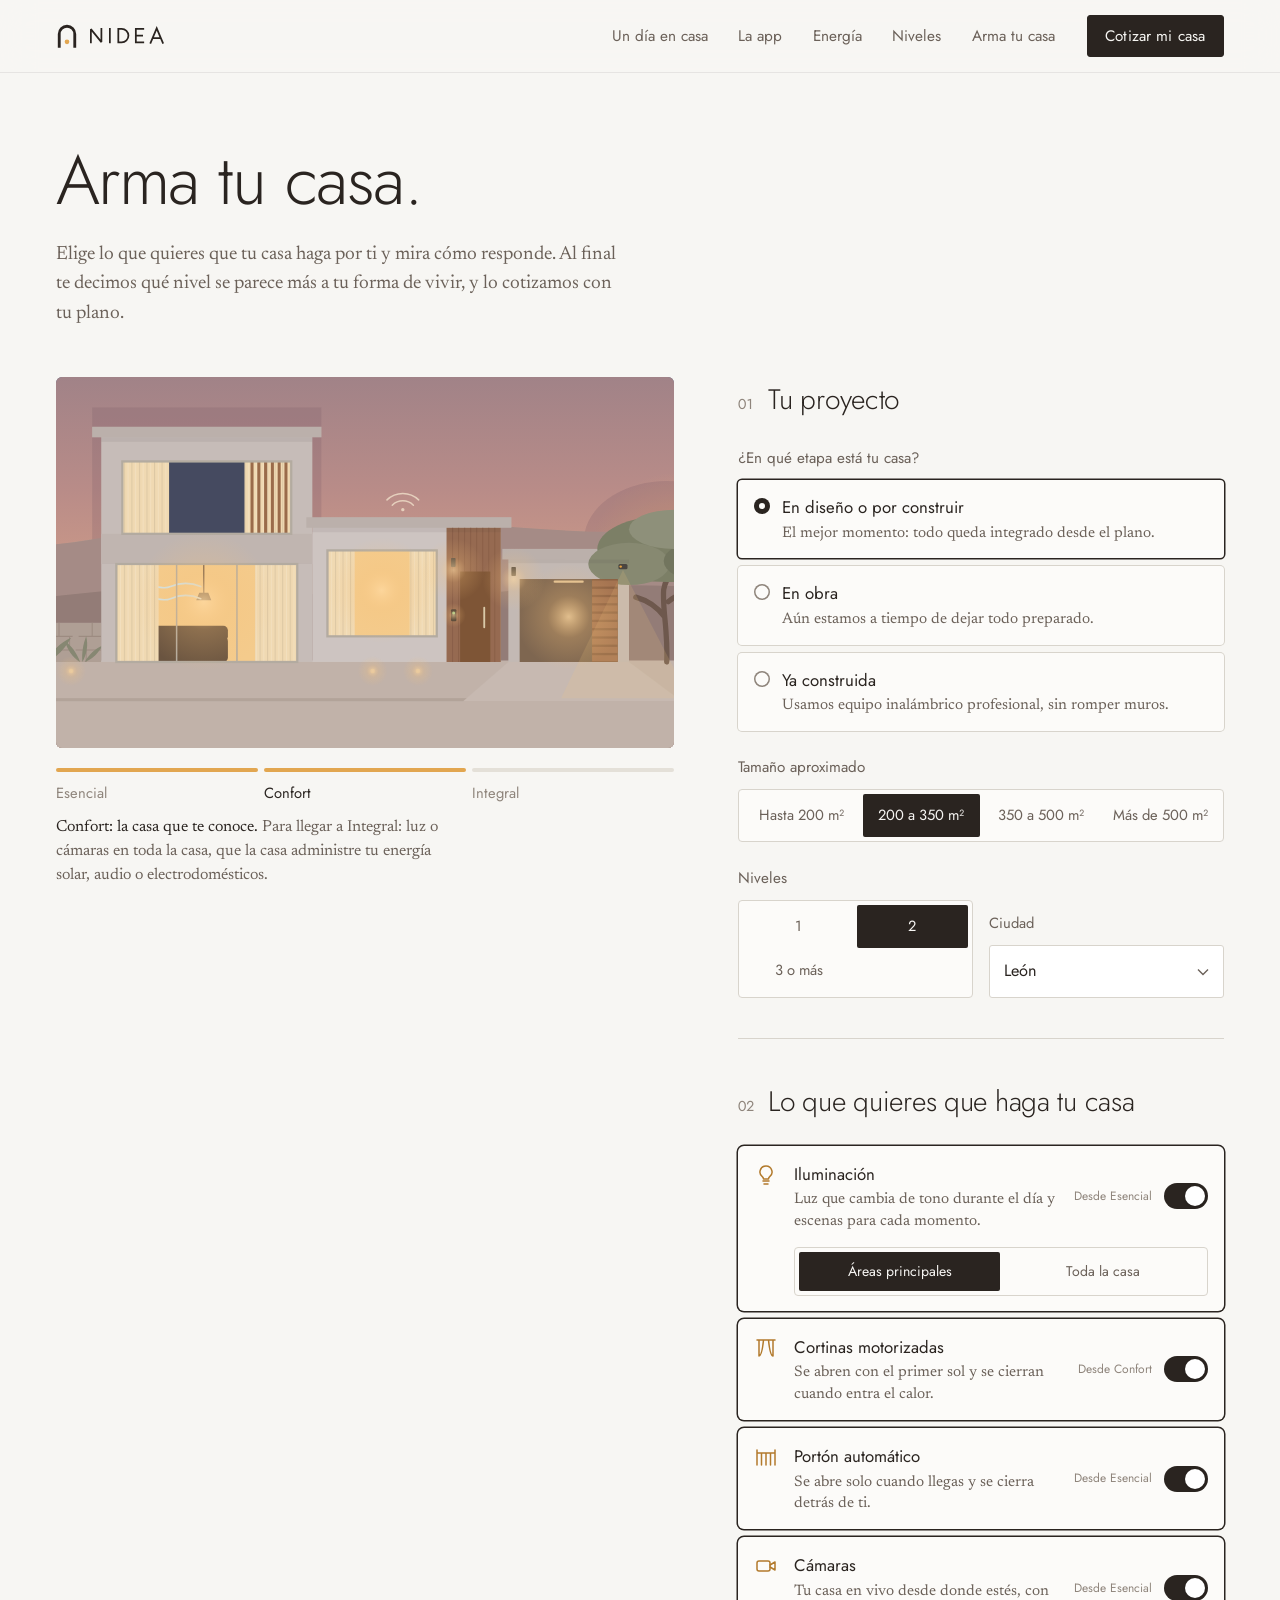
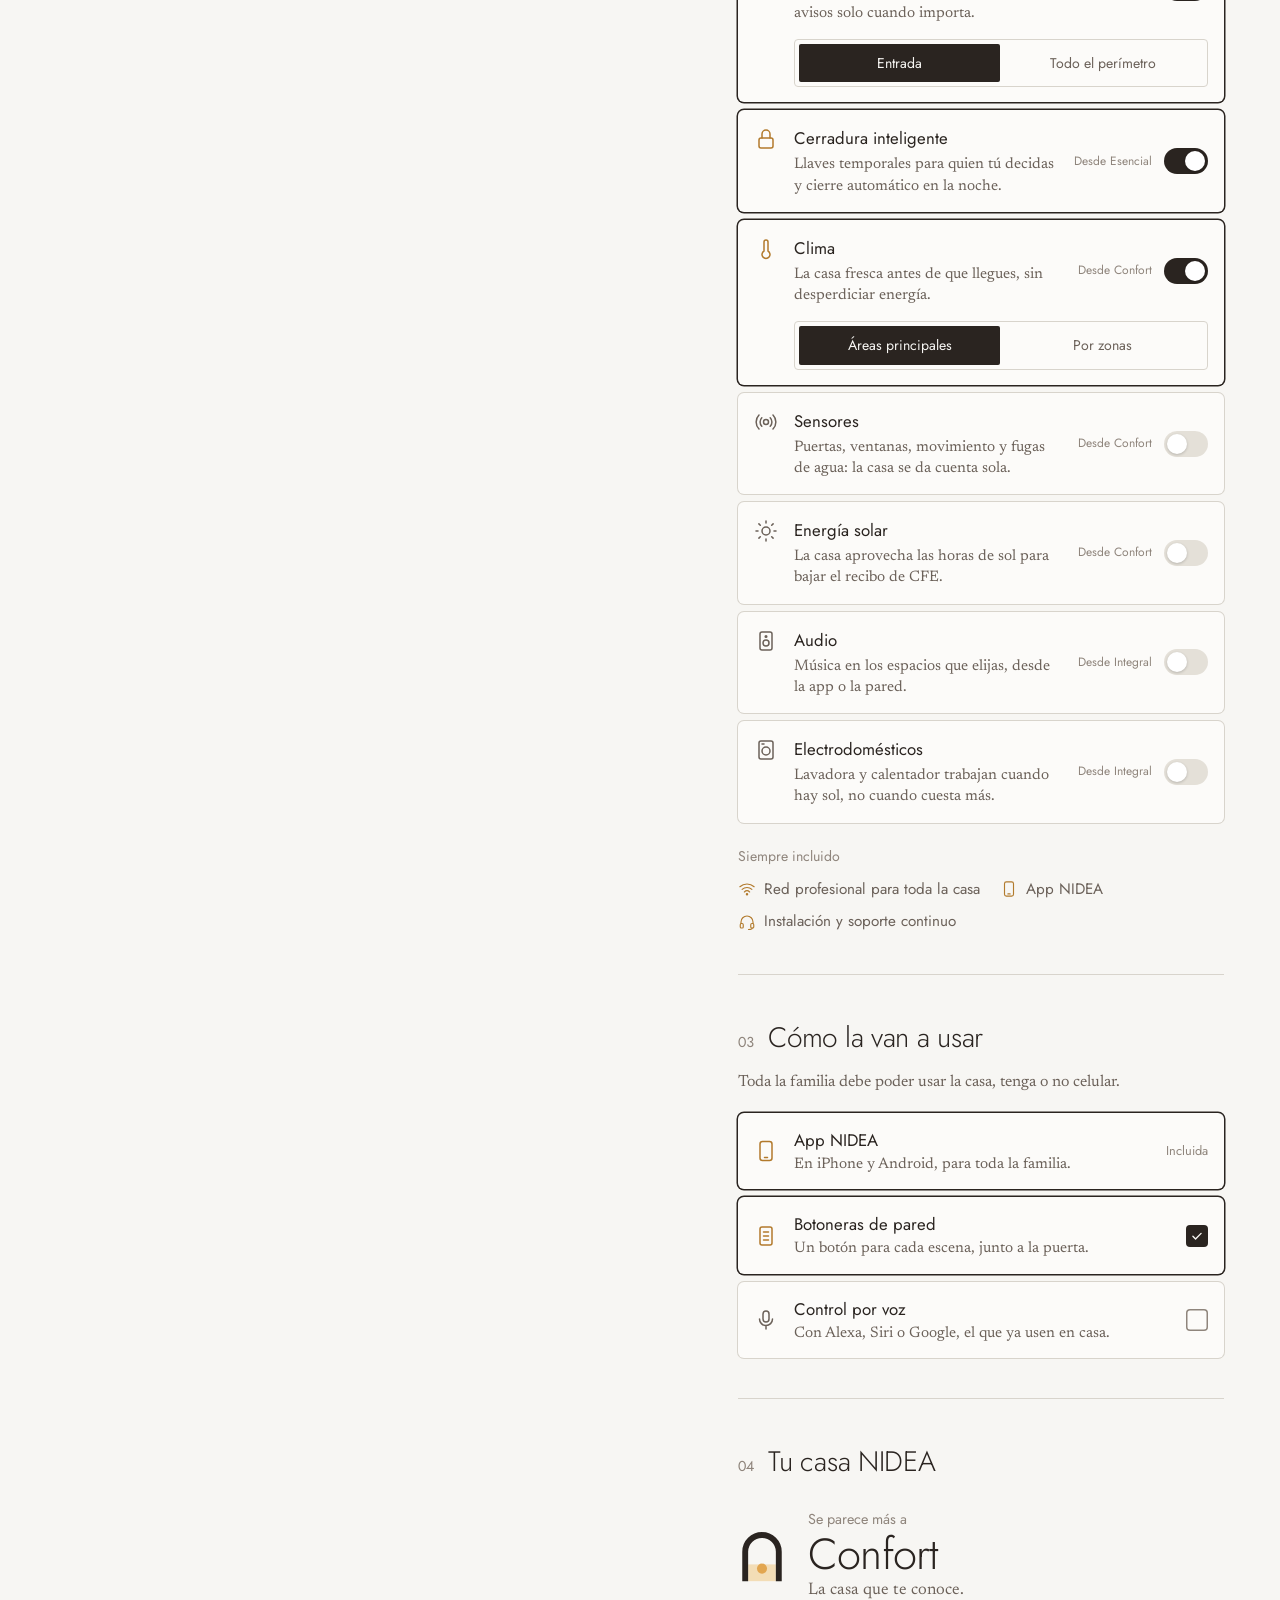
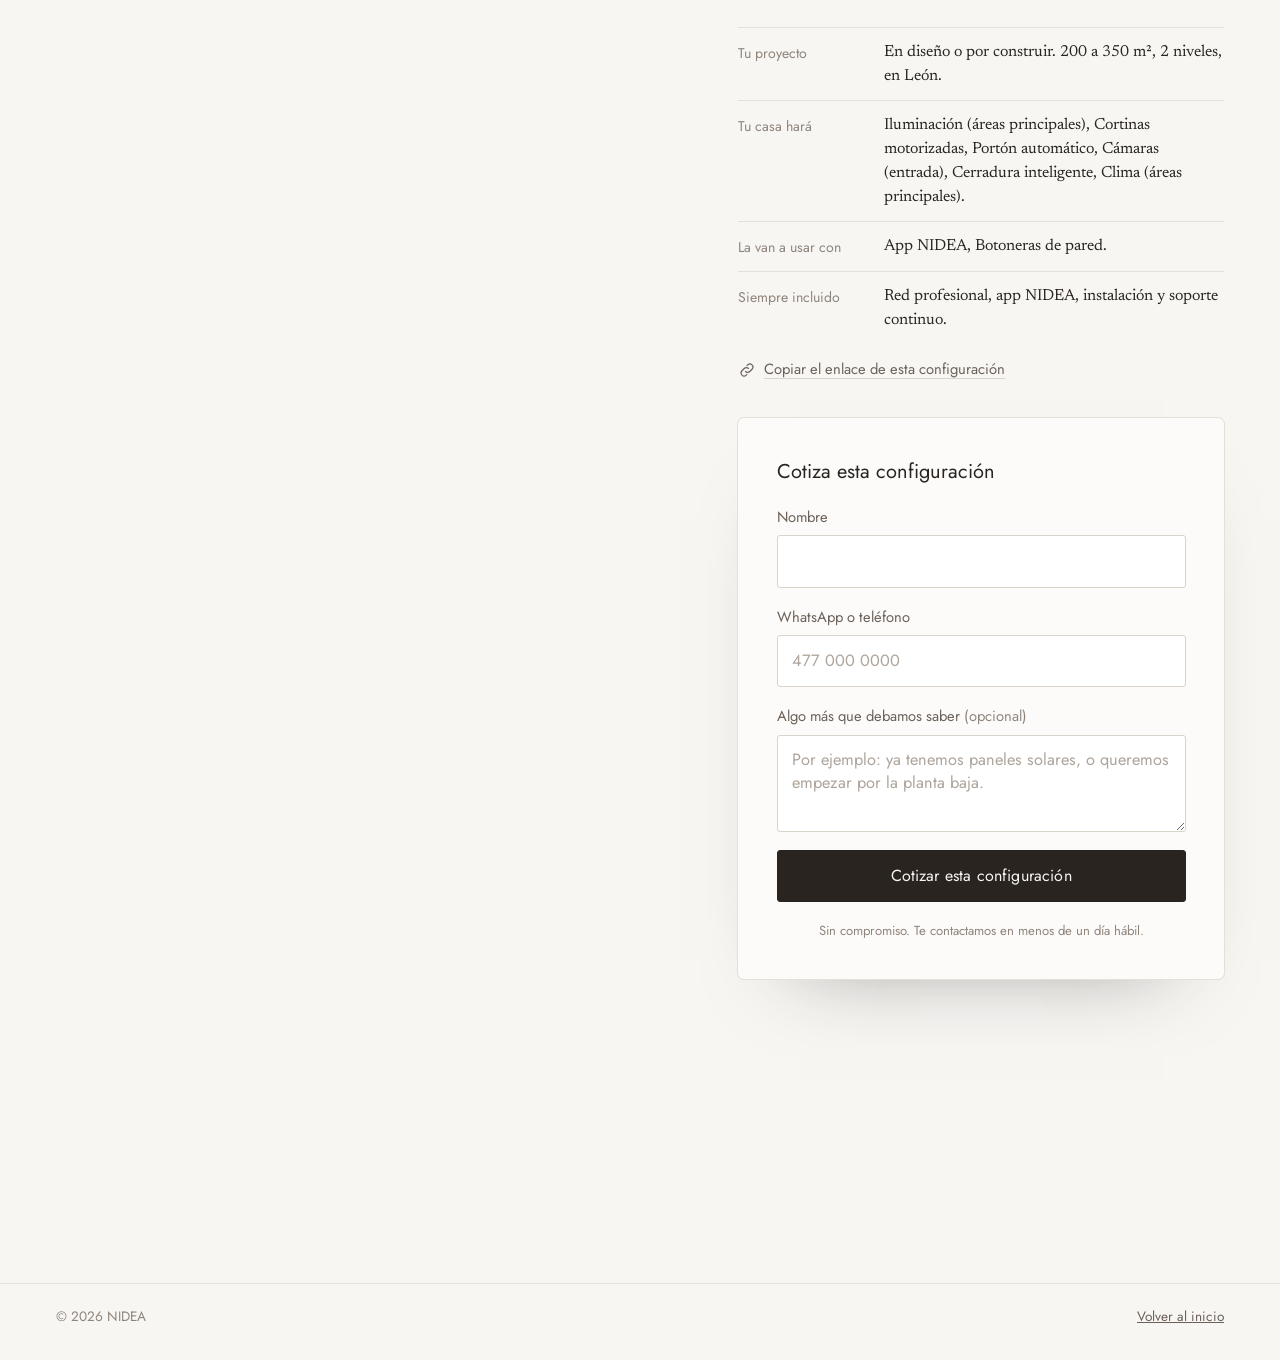
==== configurador/index.html @ 6de67c12 "Configurador "Arma tu casa": módulos, nivel recomendado, modo sin obra y cotización Co-Authored-By: " ====
<!doctype html>
<html lang="es-MX">
<head>
<meta charset="utf-8">
<meta name="viewport" content="width=device-width, initial-scale=1, viewport-fit=cover">
<title>Arma tu casa · NIDEA</title>
<meta name="description" content="Elige lo que quieres que tu casa haga por ti: luz, cortinas, portón, cámaras, clima y energía solar. Te decimos qué nivel NIDEA se parece más a tu forma de vivir.">
<meta name="theme-color" content="#F7F6F3">
<link rel="canonical" href="https://nidea-eta.vercel.app/configurador/">
<meta property="og:type" content="website">
<meta property="og:site_name" content="NIDEA">
<meta property="og:locale" content="es_MX">
<meta property="og:url" content="https://nidea-eta.vercel.app/configurador/">
<meta property="og:title" content="Arma tu casa · NIDEA">
<meta property="og:description" content="Elige lo que quieres que tu casa haga por ti y te decimos qué nivel NIDEA es para ti.">
<meta property="og:image" content="https://nidea-eta.vercel.app/assets/og.jpg">
<meta property="og:image:type" content="image/jpeg">
<meta property="og:image:width" content="1200">
<meta property="og:image:height" content="630">
<meta name="twitter:card" content="summary_large_image">
<meta name="twitter:image" content="https://nidea-eta.vercel.app/assets/og.jpg">
<link rel="icon" href="/assets/favicon.svg" type="image/svg+xml">
<link rel="apple-touch-icon" href="/assets/apple-touch-icon.png">
<link rel="preconnect" href="https://fonts.googleapis.com">
<link rel="preconnect" href="https://fonts.gstatic.com" crossorigin>
<link href="https://fonts.googleapis.com/css2?family=Jost:wght@300;400;500&family=Newsreader:ital,opsz,wght@0,6..72,400;0,6..72,500;1,6..72,400&display=swap" rel="stylesheet">
<link rel="stylesheet" href="/css/styles.css">
<link rel="stylesheet" href="/css/configurador.css">
</head>
<body class="cfg-page">

<svg class="sprite" aria-hidden="true">
  <symbol id="i-bulb" viewBox="0 0 24 24"><path d="M9 18h6M10 21h4M12 3a6 6 0 0 0-3.5 10.9c.6.5 1 1.2 1 2V16h5v-.1c0-.8.4-1.5 1-2A6 6 0 0 0 12 3z"/></symbol>
  <symbol id="i-cam" viewBox="0 0 24 24"><rect x="3" y="7" width="13" height="10" rx="2"/><path d="M16 11l5-3v8l-5-3"/></symbol>
  <symbol id="i-gate" viewBox="0 0 24 24"><path d="M3 20V5M21 20V5M3 8h18M7.5 8v12M12 8v12M16.5 8v12"/></symbol>
  <symbol id="i-temp" viewBox="0 0 24 24"><path d="M10 14V5a2 2 0 1 1 4 0v9a4 4 0 1 1-4 0z"/></symbol>
  <symbol id="i-curtain" viewBox="0 0 24 24"><path d="M3 4h18M5 4v16c2 0 3.5-6 4.5-16M19 4v16c-2 0-3.5-6-4.5-16"/></symbol>
  <symbol id="i-sun" viewBox="0 0 24 24"><circle cx="12" cy="12" r="4"/><path d="M12 2v2M12 20v2M2 12h2M20 12h2M4.9 4.9l1.4 1.4M17.7 17.7l1.4 1.4M4.9 19.1l1.4-1.4M17.7 6.3l1.4-1.4"/></symbol>
  <symbol id="i-lock" viewBox="0 0 24 24"><rect x="5" y="11" width="14" height="10" rx="2"/><path d="M8 11V7a4 4 0 0 1 8 0v4"/></symbol>
  <symbol id="i-speaker" viewBox="0 0 24 24"><rect x="6" y="3" width="12" height="18" rx="2"/><circle cx="12" cy="14" r="3"/><circle cx="12" cy="7.5" r=".8"/></symbol>
  <symbol id="i-sensor" viewBox="0 0 24 24"><circle cx="12" cy="12" r="2.5"/><path d="M7.8 7.8a6 6 0 0 0 0 8.4M16.2 7.8a6 6 0 0 1 0 8.4M5 5a10 10 0 0 0 0 14M19 5a10 10 0 0 1 0 14"/></symbol>
  <symbol id="i-fridge" viewBox="0 0 24 24"><rect x="5" y="3" width="14" height="18" rx="2"/><circle cx="12" cy="13" r="4"/><path d="M8 6h2"/></symbol>
  <symbol id="i-wifi" viewBox="0 0 24 24"><path d="M2.5 9a14 14 0 0 1 19 0M5.5 12.5a9.5 9.5 0 0 1 13 0M8.5 16a5 5 0 0 1 7 0"/><circle cx="12" cy="19" r=".9"/></symbol>
  <symbol id="i-app" viewBox="0 0 24 24"><rect x="6" y="2.5" width="12" height="19" rx="2.5"/><path d="M10.5 18.5h3"/></symbol>
  <symbol id="i-support" viewBox="0 0 24 24"><path d="M4 14v-2a8 8 0 0 1 16 0v2"/><rect x="3" y="14" width="4" height="6" rx="1.5"/><rect x="17" y="14" width="4" height="6" rx="1.5"/><path d="M19 20c0 1-2 2-5 2"/></symbol>
  <symbol id="i-keypad" viewBox="0 0 24 24"><rect x="6" y="3" width="12" height="18" rx="2"/><path d="M9.5 8h5M9.5 12h5M9.5 16h5"/></symbol>
  <symbol id="i-voice" viewBox="0 0 24 24"><rect x="9" y="3" width="6" height="11" rx="3"/><path d="M5.5 11a6.5 6.5 0 0 0 13 0M12 17.5V21"/></symbol>
  <symbol id="i-link" viewBox="0 0 24 24"><path d="M10 14a4 4 0 0 0 5.7 0l3-3a4 4 0 0 0-5.7-5.7l-1 1M14 10a4 4 0 0 0-5.7 0l-3 3a4 4 0 0 0 5.7 5.7l1-1"/></symbol>
</svg>

<a class="skip" href="#armar">Saltar al configurador</a>

<header class="nav is-scrolled" id="nav">
  <div class="nav-inner">
    <a class="brand" href="/" aria-label="NIDEA, inicio">
      <svg class="brand-mark" viewBox="0 0 34 40" aria-hidden="true"><path d="M5 38V17a12 12 0 0 1 24 0v21"/><circle cx="17" cy="29" r="3.6"/></svg>
      <svg class="brand-word" viewBox="0 0 97 21" aria-hidden="true"><g><path d="M1.1 20V1.5L14.9 18.5V0" stroke-linejoin="bevel"/><path d="M26 0v20"/><path d="M37.1 1.1v17.8h4.4a8.9 8.9 0 0 0 0-17.8z"/><path d="M71 1.1H60.1v17.8H71M60.1 10h9.4"/><path d="M79 20.4 87.5.4l8.5 20M82 13.4h11"/></g></svg>
    </a>
    <nav class="nav-links" id="navLinks" aria-label="Principal">
      <a href="/#un-dia">Un día en casa</a>
      <a href="/#app">La app</a>
      <a href="/#energia">Energía</a>
      <a href="/#niveles">Niveles</a>
      <a href="/configurador/" aria-current="page">Arma tu casa</a>
      <a class="nav-cta-mobile" href="#cotizar">Cotizar mi casa</a>
    </nav>
    <a class="btn btn-small nav-cta" href="#cotizar">Cotizar mi casa</a>
    <button class="nav-toggle" id="navToggle" aria-expanded="false" aria-controls="navLinks" aria-label="Abrir menú"><span></span><span></span></button>
  </div>
</header>

<main id="armar" class="cfg">
  <section class="cfg-intro wrap">
    <h1 class="h2">Arma tu casa.</h1>
    <p class="lede">Elige lo que quieres que tu casa haga por ti y mira cómo responde. Al final te decimos qué nivel se parece más a tu forma de vivir, y lo cotizamos con tu plano.</p>
  </section>

  <div class="cfg-grid wrap">
    <!-- Escena -->
    <div class="cfg-stage">
      <div class="cfg-visual" id="cfgVisual">
        <svg viewBox="340 222 820 492" preserveAspectRatio="xMidYMid slice" role="img" aria-label="Ilustración de una casa que cambia según lo que eliges">
          <defs>
            <linearGradient id="cSky" gradientUnits="userSpaceOnUse" x1="0" y1="-200" x2="0" y2="620">
              <stop offset="0" stop-color="#5E6886"/><stop offset=".7" stop-color="#B98C88"/><stop offset="1" stop-color="#E2A987"/>
            </linearGradient>
            <radialGradient id="cGlow"><stop offset="0" stop-color="#FFD9A0" stop-opacity=".9"/><stop offset=".4" stop-color="#F7C27A" stop-opacity=".3"/><stop offset="1" stop-color="#F7C27A" stop-opacity="0"/></radialGradient>
            <radialGradient id="cSun"><stop offset="0" stop-color="#FBD49A" stop-opacity=".9"/><stop offset=".3" stop-color="#F2B06E" stop-opacity=".35"/><stop offset="1" stop-color="#F2B06E" stop-opacity="0"/></radialGradient>
            <pattern id="cPleat" width="10" height="10" patternUnits="userSpaceOnUse"><rect width="1.4" height="10" fill="#000" opacity=".08"/><rect x="5" width="1" height="10" fill="#fff" opacity=".2"/></pattern>
            <clipPath id="cGateClip"><rect x="955" y="490" width="130" height="110"/></clipPath>
            <clipPath id="cLand">
              <path d="M-900 470C-700 440-500 452-300 440S0 420 120 438s200 12 300-6 240 4 340-12 240 14 360 6 300 10 700 4V900H-900z"/>
              <rect x="388" y="262" width="304" height="340"/><rect x="672" y="408" width="272" height="194"/><rect x="932" y="450" width="176" height="152"/><ellipse cx="1150" cy="440" rx="110" ry="80"/>
            </clipPath>
          </defs>

          <rect x="0" y="-300" width="1600" height="1100" fill="url(#cSky)"/>
          <circle cx="1165" cy="468" r="120" fill="url(#cSun)"/>
          <circle cx="1165" cy="468" r="24" fill="#F3B57A"/>
          <path d="M-900 470C-700 440-500 452-300 440S0 420 120 438s200 12 300-6 240 4 340-12 240 14 360 6 300 10 700 4V900H-900z" fill="#B39A8F"/>
          <path d="M-900 530c200-24 400-10 560-22S20 492 160 512s240-18 380-10 260 18 400 4 260-6 440 2 400 12 520 6V900H-900z" fill="#9C877D"/>
          <rect x="0" y="598" width="1600" height="300" fill="#D5CABB"/>
          <rect x="0" y="648" width="1600" height="4" fill="#C3B7A7"/>
          <path d="M940 600h160l70 52H880z" fill="#DDD3C5"/>

          <rect x="280" y="548" width="120" height="52" fill="#BFB2A2"/>
          <path d="M280 566h34M322 566h40M370 566h30M296 548v18M344 548v18M388 548v18M280 584h22M310 584h48M366 584h34M302 566v18M358 566v18M326 584v16M380 584v16" stroke="#A89A89" stroke-width="1.4" fill="none"/>
          <g fill="#8C9477"><path d="M318 600c-14-8-26-24-30-40 12 10 22 22 30 40zm4 0c-2-16 0-34 6-48 4 16 2 34-6 48zm4 0c8-14 20-26 34-32-8 14-18 26-34 32z"/><path d="M372 600c-10-6-18-18-20-28 8 6 16 16 20 28zm3 0c-1-12 1-24 5-34 3 11 1 24-5 34zm3 0c6-10 14-18 24-22-6 10-13 18-24 22z"/></g>

          <rect x="400" y="300" width="280" height="300" fill="#DCD7CE"/>
          <rect x="388" y="288" width="304" height="14" fill="#CEC8BE"/>
          <g class="m-solar-panels">
            <g fill="#3F4652" stroke="#5E6672" stroke-width=".8"><path d="M412 288h58l-6-24h-46z"/><path d="M478 288h58l-6-24h-46z"/><path d="M544 288h58l-6-24h-46z"/><path d="M610 288h58l-6-24h-46z"/></g>
            <path d="M431 288l-2-24M451 288l2-24M497 288l-2-24M517 288l2-24M563 288l-2-24M583 288l2-24M629 288l-2-24M649 288l2-24M414 276h54M480 276h54M546 276h54M612 276h54" stroke="#56606C" stroke-width=".6"/>
            <g fill="#F2C57E" opacity=".25"><path d="M412 288h58l-6-24h-46z"/><path d="M478 288h58l-6-24h-46z"/><path d="M544 288h58l-6-24h-46z"/><path d="M610 288h58l-6-24h-46z"/></g>
          </g>
          <rect x="400" y="430" width="280" height="40" fill="#D4CEC4"/>
          <rect x="680" y="420" width="250" height="180" fill="#E5E1D9"/>
          <rect x="672" y="408" width="272" height="14" fill="#CEC8BE"/>
          <rect x="858" y="422" width="72" height="178" fill="#A0714E"/>
          <path d="M866 422v178M874 422v178M882 422v178M890 422v178M898 422v178M906 422v178M914 422v178M922 422v178" stroke="#8C5F3F" stroke-width="1"/>
          <rect x="940" y="462" width="160" height="138" fill="#D8D3C9"/>
          <rect x="932" y="450" width="176" height="14" fill="#CEC8BE"/>
          <g>
            <path d="M1150 600c2-40-6-70-4-96 2-14 10-22 18-34M1147 540c-10-14-24-22-38-26M1152 520c12-10 26-14 40-14" stroke="#6E5A48" stroke-width="7" fill="none" stroke-linecap="round"/>
            <ellipse cx="1150" cy="450" rx="92" ry="44" fill="#7F8A68"/><ellipse cx="1100" cy="470" rx="54" ry="28" fill="#8D9776"/><ellipse cx="1196" cy="466" rx="50" ry="26" fill="#737E5E"/><ellipse cx="1160" cy="424" rx="60" ry="26" fill="#96A080"/>
          </g>
          <g fill="#2A2420" opacity=".07"><rect x="400" y="302" width="280" height="6"/><rect x="680" y="422" width="250" height="6"/><rect x="940" y="464" width="160" height="5"/></g>

          <!-- Tinte de atardecer sobre tierra y casa -->
          <rect x="-900" y="-800" width="3000" height="1700" fill="#6E4F62" opacity=".2" clip-path="url(#cLand)"/>

          <!-- Ventanas -->
          <rect class="win win-bed" x="428" y="334" width="224" height="96"/>
          <g class="m-cortinas"><rect class="cur" x="428" y="334" width="62" height="96"/><rect x="428" y="334" width="62" height="96" fill="url(#cPleat)"/><rect class="cur" x="590" y="334" width="62" height="96"/><rect x="590" y="334" width="62" height="96" fill="url(#cPleat)"/></g>
          <g fill="#9A6B4A"><rect x="598" y="334" width="4" height="96"/><rect x="607" y="334" width="4" height="96"/><rect x="616" y="334" width="4" height="96"/><rect x="625" y="334" width="4" height="96"/><rect x="634" y="334" width="4" height="96"/><rect x="643" y="334" width="4" height="96"/></g>
          <rect x="428" y="334" width="224" height="96" fill="none" stroke="#B3ABA0" stroke-width="3"/>

          <rect class="win win-liv" x="420" y="470" width="240" height="130"/>
          <g class="sil"><rect x="444" y="566" width="124" height="34" rx="6"/><rect x="444" y="552" width="124" height="20" rx="6"/><rect x="624" y="578" width="18" height="22" rx="2"/><path d="M633 580c-10-12-16-30-12-44 6 12 10 26 12 44zm0 0c4-16 12-30 22-38-4 14-10 28-22 38z"/><path d="M526 518h20l-4-10h-12z"/><rect x="535.2" y="470" width="1.6" height="40"/></g>
          <g class="m-clima"><path d="M452 500c14-6 26 6 40 0s26-6 40 0M452 516c14-6 26 6 40 0s26-6 40 0" fill="none" stroke="#CFE3EA" stroke-width="2.2" stroke-linecap="round"/><rect x="606" y="506" width="16" height="22" rx="3" fill="#3A3632"/><rect x="609" y="510" width="10" height="7" rx="1" fill="#9FD0DF"/></g>
          <g class="m-audio" fill="none" stroke="#F7E3C0" stroke-width="2" stroke-linecap="round"><path class="w1" d="M596 548a10 10 0 0 1 0 14"/><path class="w2" d="M602 542a18 18 0 0 1 0 26"/><path class="w3" d="M608 536a26 26 0 0 1 0 38"/><rect x="584" y="546" width="8" height="18" rx="2" fill="#3A3632" stroke="none"/></g>
          <g class="m-cortinas"><rect class="cur" x="420" y="470" width="56" height="130"/><rect x="420" y="470" width="56" height="130" fill="url(#cPleat)"/><rect class="cur" x="604" y="470" width="56" height="130"/><rect x="604" y="470" width="56" height="130" fill="url(#cPleat)"/></g>
          <path d="M500 470v130M580 470v130" stroke="#B3ABA0" stroke-width="2"/>
          <rect x="420" y="470" width="240" height="130" fill="none" stroke="#B3ABA0" stroke-width="3"/>

          <rect class="win win-kit" x="700" y="452" width="145" height="114"/>
          <g class="m-electro"><rect x="788" y="516" width="42" height="50" rx="3" fill="#E9E4DC"/><circle cx="809" cy="543" r="12" fill="#9DB0B6" stroke="#CFC8BD" stroke-width="3"/><rect x="794" y="521" width="12" height="3" rx="1" fill="#B8AFA3"/></g>
          <g class="m-cortinas"><rect class="cur" x="700" y="452" width="36" height="114"/><rect x="700" y="452" width="36" height="114" fill="url(#cPleat)"/><rect class="cur" x="809" y="452" width="36" height="114"/><rect x="809" y="452" width="36" height="114" fill="url(#cPleat)"/></g>
          <rect x="700" y="452" width="145" height="114" fill="none" stroke="#B3ABA0" stroke-width="3"/>

          <rect x="876" y="480" width="40" height="120" fill="#7E5536"/>
          <path d="M908 528v26" stroke="#D9C9A8" stroke-width="2.5" stroke-linecap="round"/>
          <rect x="864" y="530" width="7" height="16" rx="1.5" fill="#3A332E"/>
          <circle class="lock-led" cx="867.5" cy="535" r="2"/>
          <circle class="m-cerradura" cx="867.5" cy="538" r="16" fill="url(#cGlow)"/>

          <rect class="garage-in" x="955" y="490" width="130" height="110"/>
          <rect class="m-porton garage-lamp" x="1000" y="492" width="40" height="3" rx="1.5" fill="#F4D3A0"/>
          <g clip-path="url(#cGateClip)"><g class="gate">
            <rect x="955" y="490" width="130" height="110" fill="#8E6243"/>
            <g fill="#A57451"><rect x="955" y="492" width="130" height="8"/><rect x="955" y="503" width="130" height="8"/><rect x="955" y="514" width="130" height="8"/><rect x="955" y="525" width="130" height="8"/><rect x="955" y="536" width="130" height="8"/><rect x="955" y="547" width="130" height="8"/><rect x="955" y="558" width="130" height="8"/><rect x="955" y="569" width="130" height="8"/><rect x="955" y="580" width="130" height="8"/><rect x="955" y="591" width="130" height="8"/></g>
          </g></g>

          <!-- Cámaras -->
          <g class="m-camaras">
            <path class="cone" d="M1092 478 1010 648h170z"/>
            <rect x="1086" y="470" width="12" height="7" rx="2" fill="#4A4540"/><circle class="led" cx="1089" cy="473.5" r="1.6"/>
          </g>
          <g class="m-camaras-per">
            <path class="cone" d="M404 318 300 600h140z"/>
            <rect x="398" y="310" width="12" height="7" rx="2" fill="#4A4540"/><circle class="led" cx="401" cy="313.5" r="1.6"/>
          </g>

          <!-- Sensores -->
          <g class="m-sensores"><g><circle cx="920" cy="486" r="3" fill="#F4D3A0"/><circle class="pulse" cx="920" cy="486" r="3"/></g><g><circle cx="848" cy="458" r="3" fill="#F4D3A0"/><circle class="pulse" cx="848" cy="458" r="3"/></g><g><circle cx="424" cy="340" r="3" fill="#F4D3A0"/><circle class="pulse" cx="424" cy="340" r="3"/></g></g>

          <!-- Red profesional (siempre incluida) -->
          <g class="m-red" fill="none" stroke="#F4E6CF" stroke-width="2" stroke-linecap="round" opacity=".75"><path d="M786 392a20 20 0 0 1 28 0"/><path d="M779 385a30 30 0 0 1 42 0"/><circle cx="800" cy="398" r="2.2" fill="#F4E6CF" stroke="none"/></g>

          <!-- Luces -->
          <rect x="864" y="462" width="6" height="12" rx="1" fill="#4A4540"/>
          <rect x="944" y="474" width="6" height="12" rx="1" fill="#4A4540"/>
          <circle cx="867" cy="478" r="42" fill="url(#cGlow)" opacity=".7"/>
          <circle cx="947" cy="490" r="42" fill="url(#cGlow)" opacity=".7"/>
          <g opacity=".7"><circle cx="760" cy="612" r="3" fill="#F4D3A0"/><circle cx="820" cy="612" r="3" fill="#F4D3A0"/><circle cx="360" cy="612" r="3" fill="#F4D3A0"/><circle cx="760" cy="612" r="20" fill="url(#cGlow)"/><circle cx="820" cy="612" r="20" fill="url(#cGlow)"/><circle cx="360" cy="612" r="20" fill="url(#cGlow)"/></g>
          <circle class="glow glow-bed" cx="520" cy="382" r="80" fill="url(#cGlow)"/>
          <circle class="glow glow-liv" cx="536" cy="520" r="92" fill="url(#cGlow)"/>
          <circle class="glow glow-kit" cx="772" cy="505" r="70" fill="url(#cGlow)"/>
          <circle class="glow glow-gar" cx="1020" cy="540" r="70" fill="url(#cGlow)"/>

          <path class="m-solar-flow" d="M540 290V300M686 296h8v124" stroke="#E9B566" stroke-width="3" fill="none" stroke-dasharray="4 10"/>
        </svg>
        <div class="cfg-chip" id="cfgChip" aria-hidden="true"></div>
      </div>

      <div class="cfg-level" aria-live="polite">
        <div class="cfg-meter" role="img" id="cfgMeterLabel" aria-label="Nivel recomendado">
          <span data-l="esencial">Esencial</span><span data-l="confort">Confort</span><span data-l="integral">Integral</span>
        </div>
        <p class="cfg-level-text" id="cfgLevelText"></p>
      </div>
    </div>

    <!-- Pasos -->
    <div class="cfg-steps">
      <section class="cfg-step" id="paso-proyecto" aria-labelledby="h-proyecto">
        <header><span class="n">01</span><h2 id="h-proyecto">Tu proyecto</h2></header>
        <fieldset class="cfg-field">
          <legend>¿En qué etapa está tu casa?</legend>
          <div class="cfg-cards" id="optEtapa">
            <label><input type="radio" name="etapa" value="diseno" id="etapa-diseno"><span><b>En diseño o por construir</b><small>El mejor momento: todo queda integrado desde el plano.</small></span></label>
            <label><input type="radio" name="etapa" value="obra" id="etapa-obra"><span><b>En obra</b><small>Aún estamos a tiempo de dejar todo preparado.</small></span></label>
            <label><input type="radio" name="etapa" value="construida" id="etapa-construida"><span><b>Ya construida</b><small>Usamos equipo inalámbrico profesional, sin romper muros.</small></span></label>
          </div>
        </fieldset>
        <fieldset class="cfg-field">
          <legend>Tamaño aproximado</legend>
          <div class="seg seg-fill" id="optM2">
            <label><input type="radio" name="m2" value="hasta-200" id="m2-1"><span>Hasta 200 m²</span></label>
            <label><input type="radio" name="m2" value="200-350" id="m2-2"><span>200 a 350 m²</span></label>
            <label><input type="radio" name="m2" value="350-500" id="m2-3"><span>350 a 500 m²</span></label>
            <label><input type="radio" name="m2" value="mas-500" id="m2-4"><span>Más de 500 m²</span></label>
          </div>
        </fieldset>
        <div class="cfg-row">
          <fieldset class="cfg-field">
            <legend>Niveles</legend>
            <div class="seg seg-fill" id="optNiveles">
              <label><input type="radio" name="niveles" value="1" id="niv-1"><span>1</span></label>
              <label><input type="radio" name="niveles" value="2" id="niv-2"><span>2</span></label>
              <label><input type="radio" name="niveles" value="3" id="niv-3"><span>3 o más</span></label>
            </div>
          </fieldset>
          <div class="cfg-field field">
            <label for="cfgCiudad" class="legend-like">Ciudad</label>
            <select id="cfgCiudad" name="ciudad"><option>León</option><option>Querétaro</option><option>San Miguel de Allende</option><option>Guanajuato</option><option>Irapuato</option><option>Celaya</option><option>Aguascalientes</option><option>Otra</option></select>
          </div>
        </div>
        <p class="cfg-retro" id="cfgRetro" hidden>En casas terminadas elegimos equipo que se instala sin obra: apagadores inalámbricos, motores de cortina con batería y sensores sin cables. En una visita revisamos qué permite tu casa.</p>
      </section>

      <section class="cfg-step" id="paso-casa" aria-labelledby="h-casa">
        <header><span class="n">02</span><h2 id="h-casa">Lo que quieres que haga tu casa</h2></header>
        <div class="cfg-mods" id="cfgMods"></div>
        <div class="cfg-included">
          <p>Siempre incluido</p>
          <ul>
            <li><svg><use href="#i-wifi"/></svg>Red profesional para toda la casa</li>
            <li><svg><use href="#i-app"/></svg>App NIDEA</li>
            <li><svg><use href="#i-support"/></svg>Instalación y soporte continuo</li>
          </ul>
        </div>
      </section>

      <section class="cfg-step" id="paso-control" aria-labelledby="h-control">
        <header><span class="n">03</span><h2 id="h-control">Cómo la van a usar</h2></header>
        <p class="cfg-hint">Toda la familia debe poder usar la casa, tenga o no celular.</p>
        <div class="cfg-checks" id="cfgControl">
          <label class="is-fixed"><input type="checkbox" checked disabled id="ctl-app"><span><svg><use href="#i-app"/></svg><b>App NIDEA</b><small>En iPhone y Android, para toda la familia.</small><em>Incluida</em></span></label>
          <label><input type="checkbox" name="control" value="botoneras" id="ctl-botoneras"><span><svg><use href="#i-keypad"/></svg><b>Botoneras de pared</b><small>Un botón para cada escena, junto a la puerta.</small></span></label>
          <label><input type="checkbox" name="control" value="voz" id="ctl-voz"><span><svg><use href="#i-voice"/></svg><b>Control por voz</b><small>Con Alexa, Siri o Google, el que ya usen en casa.</small></span></label>
        </div>
      </section>

      <section class="cfg-step cfg-summary" id="cotizar" aria-labelledby="h-resumen">
        <header><span class="n">04</span><h2 id="h-resumen">Tu casa NIDEA</h2></header>
        <div class="cfg-result">
          <svg class="cfg-result-mark" viewBox="0 0 34 40" aria-hidden="true"><path class="fill" d=""/><path class="arch" d="M5 38V17a12 12 0 0 1 24 0v21"/><circle cx="17" cy="29" r="3.6"/></svg>
          <div>
            <p class="cfg-result-kicker">Se parece más a</p>
            <p class="cfg-result-name" id="sumLevel">Confort</p>
            <p class="cfg-result-tag" id="sumTag">La casa que te conoce.</p>
          </div>
        </div>
        <dl class="cfg-sum" id="cfgSum"></dl>
        <button type="button" class="cfg-copy" id="cfgCopy"><svg><use href="#i-link"/></svg><span>Copiar el enlace de esta configuración</span></button>

        <form class="visit-form cfg-form" id="cfgForm" novalidate>
          <p class="cfg-form-title">Cotiza esta configuración</p>
          <div class="field">
            <label for="qNombre">Nombre</label>
            <input id="qNombre" name="nombre" autocomplete="name" required>
            <small class="err">Escribe tu nombre para saber a quién buscar.</small>
          </div>
          <div class="field">
            <label for="qTel">WhatsApp o teléfono</label>
            <input id="qTel" name="telefono" type="tel" inputmode="tel" autocomplete="tel" required placeholder="477 000 0000">
            <small class="err">Escribe un número de 10 dígitos para enviarte tu cotización.</small>
          </div>
          <div class="field">
            <label for="qNota">Algo más que debamos saber <span class="opt">(opcional)</span></label>
            <textarea id="qNota" name="nota" rows="3" placeholder="Por ejemplo: ya tenemos paneles solares, o queremos empezar por la planta baja."></textarea>
          </div>
          <button class="btn btn-block" type="submit">Cotizar esta configuración</button>
          <p class="form-fine">Sin compromiso. Te contactamos en menos de un día hábil.</p>
          <div class="form-done" id="qDone" hidden tabindex="-1">
            <svg viewBox="0 0 34 40" aria-hidden="true"><path d="M5 38V17a12 12 0 0 1 24 0v21"/><circle cx="17" cy="29" r="3.6"/></svg>
            <h3 id="qDoneTitle">Gracias. Ya tenemos tu configuración.</h3>
            <p>Te escribimos por WhatsApp en menos de un día hábil para revisarla contigo y agendar una visita o una llamada de diseño.</p>
          </div>
        </form>
      </section>
    </div>
  </div>

  <div class="cfg-bar" id="cfgBar">
    <span><small>Tu casa se parece a</small><b id="barLevel">Confort</b></span>
    <a class="btn btn-small" href="#cotizar">Ver resumen</a>
  </div>
</main>

<footer class="foot">
  <div class="wrap foot-base"><span>© 2026 NIDEA</span><a href="/">Volver al inicio</a></div>
</footer>

<script src="/js/configurador.js"></script>
</body>
</html>
---- css/styles.css ----
/* ==========================================================
   NIDEA · Sistema visual
   Cal, concreto, cantera, nogal y luz.
   ========================================================== */

:root {
  --cal: #F7F6F3;
  --cal-2: #EFEDE8;
  --concreto: #E4E0D8;
  --linea: #D8D4CC;
  --cantera: #B99B86;
  --nogal: #2A2420;
  --nogal-2: #6B6159;
  --nogal-3: #8F857C;
  --luz: #E2A650;
  --luz-suave: #F3DDB6;
  --papel: #FCFBF9;
  --alerta: #B5533C;

  --sans: "Jost", "Avenir Next", "Helvetica Neue", Arial, sans-serif;
  --serif: "Newsreader", "Iowan Old Style", Georgia, serif;

  --gutter: clamp(20px, 5vw, 56px);
  --section: clamp(96px, 13vw, 184px);
  --ease: cubic-bezier(.22, .61, .36, 1);
  --nav-h: 72px;

  color-scheme: light;
}

*, *::before, *::after { box-sizing: border-box; }
html { -webkit-text-size-adjust: 100%; scroll-padding-top: var(--nav-h); }
body {
  margin: 0;
  background: var(--cal);
  color: var(--nogal);
  font-family: var(--serif);
  font-size: 18px;
  line-height: 1.6;
  font-optical-sizing: auto;
  -webkit-font-smoothing: antialiased;
  text-rendering: optimizeLegibility;
  overflow-x: hidden;
}
img, svg { display: block; max-width: 100%; }
button, input, select, textarea { font: inherit; color: inherit; }
button { cursor: pointer; background: none; border: 0; padding: 0; }
a { color: inherit; }
h1, h2, h3, h4, h5, h6, p, ul, ol, dl, dd, figure { margin: 0; }
ul, ol { padding: 0; list-style: none; }
[hidden] { display: none !important; }
:focus-visible { outline: 2px solid var(--luz); outline-offset: 3px; border-radius: 2px; }
::selection { background: var(--luz-suave); }

.sprite { position: absolute; width: 0; height: 0; overflow: hidden; }
.sprite symbol, svg use { fill: none; stroke: currentColor; stroke-width: 1.5; stroke-linecap: round; stroke-linejoin: round; }
.sr-only { position: absolute; width: 1px; height: 1px; overflow: hidden; clip: rect(0 0 0 0); white-space: nowrap; }
.skip { position: absolute; left: 12px; top: -60px; z-index: 100; background: var(--nogal); color: var(--cal); padding: 10px 16px; font-family: var(--sans); }
.skip:focus { top: 12px; }

.wrap { width: 100%; max-width: 1280px; margin-inline: auto; padding-inline: var(--gutter); }

/* ---------- Tipografía ---------- */
.h2 {
  font-family: var(--sans);
  font-weight: 300;
  font-size: clamp(2.1rem, 4.6vw, 3.9rem);
  line-height: 1.06;
  letter-spacing: -.022em;
  max-width: 20ch;
  text-wrap: balance;
}
.lede {
  margin-top: 1.4rem;
  font-size: clamp(1.1rem, 1.5vw, 1.3rem);
  line-height: 1.55;
  color: var(--nogal-2);
  max-width: 38rem;
  text-wrap: pretty;
}
h3 { font-family: var(--sans); font-weight: 400; font-size: 1.35rem; line-height: 1.25; letter-spacing: -.005em; }

/* ---------- Botones ---------- */
.btn {
  display: inline-flex; align-items: center; justify-content: center; gap: .6em;
  min-height: 52px; padding: 0 1.6rem;
  font-family: var(--sans); font-size: 1rem; font-weight: 400; letter-spacing: .01em;
  background: var(--nogal); color: var(--cal);
  border: 1px solid var(--nogal); border-radius: 3px;
  text-decoration: none;
  transition: background .3s var(--ease), color .3s var(--ease), border-color .3s var(--ease);
}
.btn:hover { background: #3E3530; border-color: #3E3530; }
.btn-ghost { background: transparent; color: var(--nogal); border-color: var(--linea); }
.btn-ghost:hover { background: var(--cal-2); border-color: var(--cantera); }
.btn-light { background: var(--cal); color: var(--nogal); border-color: var(--cal); }
.btn-light:hover { background: #fff; border-color: #fff; }
.btn-small { min-height: 42px; padding: 0 1.1rem; font-size: .95rem; }
.btn-block { width: 100%; }

/* ---------- Segmentado ---------- */
.seg {
  display: inline-flex; padding: 4px; gap: 2px;
  border: 1px solid var(--linea); border-radius: 4px; background: var(--papel);
  font-family: var(--sans); font-size: .95rem;
}
.seg button, .seg label span {
  display: block; padding: .6rem 1.1rem; border-radius: 2px; color: var(--nogal-2);
  transition: background .3s var(--ease), color .3s var(--ease);
}
.seg [aria-selected="true"], .seg input:checked + span { background: var(--nogal); color: var(--cal); }
.seg label { cursor: pointer; }
.seg input { position: absolute; opacity: 0; pointer-events: none; }
.seg input:focus-visible + span { outline: 2px solid var(--luz); outline-offset: 2px; }

/* ==========================================================
   Navegación
   ========================================================== */
.nav {
  position: fixed; inset: 0 0 auto; z-index: 50;
  padding-top: env(safe-area-inset-top, 0px);
  transition: background .4s var(--ease), box-shadow .4s var(--ease);
}
.nav.is-scrolled { background: rgba(247, 246, 243, .88); -webkit-backdrop-filter: blur(16px) saturate(1.2); backdrop-filter: blur(16px) saturate(1.2); box-shadow: 0 1px 0 rgba(42, 36, 32, .08); }
.nav-inner { height: var(--nav-h); max-width: 1280px; margin: 0 auto; padding-inline: var(--gutter); display: flex; align-items: center; gap: 2rem; }
.brand { display: flex; align-items: center; gap: 12px; text-decoration: none; color: var(--nogal); }
.brand-mark { width: 22px; height: 26px; fill: none; }
.brand-mark path { stroke: currentColor; stroke-width: 4.4; }
.brand-mark circle { fill: var(--luz); }
.brand-word { width: 74px; height: 16px; overflow: visible; }
.brand-word g { fill: none; stroke: currentColor; stroke-width: 2.3; }
.nav-links { display: flex; gap: 1.9rem; margin-left: auto; font-family: var(--sans); font-size: .96rem; }
.nav-links a { text-decoration: none; color: var(--nogal-2); transition: color .25s; }
.nav-links a:hover { color: var(--nogal); }
.nav-cta-mobile { display: none; }
.nav-toggle { display: none; }

@media (max-width: 960px) {
  :root { --nav-h: 64px; }
  .nav-cta { display: none; }
  .nav-toggle {
    display: grid; place-content: center; gap: 7px; width: 44px; height: 44px; margin-left: auto; margin-right: -10px;
  }
  .nav-toggle span { display: block; width: 22px; height: 1.5px; background: var(--nogal); transition: transform .35s var(--ease); }
  .nav-toggle[aria-expanded="true"] span:first-child { transform: translateY(4.25px) rotate(45deg); }
  .nav-toggle[aria-expanded="true"] span:last-child { transform: translateY(-4.25px) rotate(-45deg); }
  .nav-links {
    position: fixed; inset: calc(var(--nav-h) + env(safe-area-inset-top, 0px)) 0 0; z-index: -1;
    flex-direction: column; gap: 0; margin: 0; padding: 12px var(--gutter) 40px;
    background: var(--cal);
    opacity: 0; visibility: hidden; transform: translateY(-8px);
    transition: opacity .35s var(--ease), transform .35s var(--ease), visibility 0s .35s;
  }
  .nav-links.is-open { opacity: 1; visibility: visible; transform: none; transition-delay: 0s; }
  .nav-links a { font-size: 1.7rem; font-weight: 300; color: var(--nogal); padding: 14px 0; border-bottom: 1px solid var(--concreto); }
  .nav-links .nav-cta-mobile { display: flex; margin-top: 28px; border: 0; font-size: 1.05rem; font-weight: 400; background: var(--nogal); color: var(--cal); justify-content: center; border-radius: 3px; }
  .nav.menu-open { background: var(--cal); }
}

/* ==========================================================
   1 · Portada
   ========================================================== */
.hero { position: relative; min-height: 100svh; display: flex; align-items: center; padding-block: calc(var(--nav-h) + 32px) 56px; }
.hero-inner { display: block; }
.hero-copy { max-width: 52%; }
.hero-title {
  font-family: var(--sans); font-weight: 300;
  font-size: clamp(2.9rem, 6.2vw, 6rem);
  line-height: 1; letter-spacing: -.035em;
}
.hero-title span { display: block; }
.hero-title span + span { color: var(--nogal-2); }
.hero-lede { margin-top: 2rem; font-size: clamp(1.1rem, 1.45vw, 1.28rem); line-height: 1.55; color: var(--nogal-2); max-width: 30rem; }
.hero-actions { display: flex; flex-wrap: wrap; gap: 12px; margin-top: 2.4rem; }
.hero-cities { margin-top: 2.6rem; font-family: var(--sans); font-size: .9rem; color: var(--nogal-3); }
.hero-art {
  position: absolute; top: 0; right: 0; bottom: 0; width: 44%;
  display: grid; place-items: center;
  background-color: #E3DED6;
  background-image: url("data:image/svg+xml,%3Csvg xmlns='http://www.w3.org/2000/svg' width='240' height='240'%3E%3Cfilter id='n'%3E%3CfeTurbulence type='fractalNoise' baseFrequency='.85' numOctaves='2' stitchTiles='stitch'/%3E%3CfeColorMatrix values='0 0 0 0 .16 0 0 0 0 .14 0 0 0 0 .12 0 0 0 .09 0'/%3E%3C/filter%3E%3Crect width='100%25' height='100%25' filter='url(%23n)'/%3E%3C/svg%3E"), linear-gradient(170deg, #EAE6DF, #DDD7CE);
}
.hero-art svg { height: min(74%, 700px); width: auto; margin-top: calc(var(--nav-h) * .6); }

/* Entrada orquestada de la portada */
.hero-title span, .hero-lede, .hero-actions, .hero-cities { opacity: 0; transform: translateY(14px); animation: rise 1.1s var(--ease) forwards; }
.hero-title span:nth-child(1) { animation-delay: .5s; }
.hero-title span:nth-child(2) { animation-delay: .75s; }
.hero-lede { animation-delay: 1.15s; }
.hero-actions { animation-delay: 1.35s; }
.hero-cities { animation-delay: 1.55s; }
@keyframes rise { to { opacity: 1; transform: none; } }

@media (max-width: 860px) {
  .hero { display: block; min-height: auto; padding-top: 0; }
  .hero-inner { display: flex; flex-direction: column; }
  .hero-copy { max-width: none; padding-top: 30px; }
  .hero-art { order: -1; position: relative; width: auto; margin-inline: calc(-1 * var(--gutter)); height: min(46svh, 420px); padding-top: var(--nav-h); box-sizing: content-box; }
  .hero-art svg { height: 86%; margin: 4% 0 0; }
  .hero-lede { margin-top: 1.3rem; }
  .hero-actions { margin-top: 1.8rem; }
  .hero-actions .btn { flex: 1 1 200px; }
  .hero-cities { margin-top: 1.6rem; }
}

/* ==========================================================
   2 · Un día en casa
   ========================================================== */
.day { padding-top: var(--section); }
.day-intro { padding-bottom: clamp(40px, 6vw, 72px); }
.day-track { position: relative; height: 640vh; }
.day-sticky { position: sticky; top: 0; height: 100vh; height: 100svh; overflow: hidden; background: #C9D5DB; }
.day-scene { position: absolute; inset: 0; }
.day-scene svg { width: 100%; height: 100%; }
.day-scene .silhouette { fill: var(--sil, #8E948F); }
.day-scene .silhouette-line { stroke: var(--sil, #8E948F); fill: none; }
.day-scene .curtain { transition: none; }
#flow { animation: flow 1.2s linear infinite; }
@keyframes flow { to { stroke-dashoffset: -14; } }

.day-readout {
  position: absolute; top: calc(var(--nav-h) + 20px); right: var(--gutter);
  display: flex; gap: 2px; margin: 0;
  font-family: var(--sans);
}
.day-readout div { padding: 10px 16px; background: rgba(252, 251, 249, .7); -webkit-backdrop-filter: blur(12px); backdrop-filter: blur(12px); transition: background .6s; }
.day-readout div:first-child { border-radius: 3px 0 0 3px; }
.day-readout div:last-child { border-radius: 0 3px 3px 0; min-width: 118px; }
.day-readout dt { font-size: .76rem; color: var(--nogal-2); letter-spacing: .02em; }
.day-readout dd { margin: 0; font-size: 1.02rem; font-variant-numeric: tabular-nums; }
.day-readout dd#roSolar { color: #9A6420; }

.day-panel {
  position: absolute; left: var(--gutter); top: calc(var(--nav-h) + 20px);
  width: min(410px, 32vw);
  display: flex; flex-direction: column;
  padding: 28px 30px 24px;
  background: rgba(252, 251, 249, .78);
  -webkit-backdrop-filter: blur(18px) saturate(1.1); backdrop-filter: blur(18px) saturate(1.1);
  border-radius: 4px;
  transition: background .8s var(--ease), color .8s var(--ease);
}
.day-clock { font-family: var(--sans); font-weight: 300; font-size: clamp(3.4rem, 6vw, 5.4rem); line-height: 1; letter-spacing: -.03em; font-variant-numeric: tabular-nums; }
.day-captions { display: grid; margin-top: 22px; align-content: start; }
.day-cap { grid-area: 1 / 1; opacity: 0; transform: translateY(8px); transition: opacity .6s var(--ease), transform .6s var(--ease); pointer-events: none; }
.day-cap.is-active { opacity: 1; transform: none; pointer-events: auto; }
.day-cap h3 { font-size: clamp(1.4rem, 2vw, 1.75rem); font-weight: 300; line-height: 1.15; letter-spacing: -.01em; }
.day-cap p { margin-top: 12px; font-size: 1.02rem; line-height: 1.55; color: var(--nogal-2); }
.day-log { margin-top: 18px; font-family: var(--sans); font-size: .9rem; color: var(--nogal-2); }
.day-log li { display: flex; gap: 14px; padding: 7px 0; border-top: 1px solid rgba(42, 36, 32, .1); }
.day-log time { width: 42px; flex: none; color: var(--nogal); font-variant-numeric: tabular-nums; }

.day-timeline { position: relative; display: grid; grid-template-columns: repeat(5, 1fr); margin-top: 26px; padding-top: 14px; font-family: var(--sans); }
.day-progress { position: absolute; top: 0; left: 0; right: 0; height: 2px; background: rgba(42, 36, 32, .12); }
.day-progress span { display: block; height: 100%; width: 0; background: var(--luz); }
.day-timeline button { text-align: left; padding: 4px 0; color: var(--nogal-3); transition: color .3s; }
.day-timeline button span { display: block; font-size: .82rem; }
.day-timeline button small { display: block; font-size: .72rem; opacity: .8; font-variant-numeric: tabular-nums; }
.day-timeline button.is-active { color: var(--nogal); }

/* Etiquetas que aparecen donde la casa reacciona */
.day-chips { position: absolute; inset: 0; pointer-events: none; }
.chip-ev {
  position: absolute; left: 0; top: 0;
  display: inline-flex; align-items: center; gap: 7px;
  padding: 6px 11px 6px 9px; border-radius: 999px;
  background: rgba(252, 251, 249, .9); color: var(--nogal);
  -webkit-backdrop-filter: blur(8px); backdrop-filter: blur(8px);
  font-family: var(--sans); font-size: .82rem; line-height: 1; white-space: nowrap;
  box-shadow: 0 6px 18px -8px rgba(20, 16, 12, .35);
  opacity: 0; will-change: transform, opacity;
}
.chip-ev::before { content: ""; width: 7px; height: 7px; border-radius: 50%; background: var(--luz); box-shadow: 0 0 0 3px rgba(226, 166, 80, .25); }
@media (max-width: 900px) { .chip-ev { font-size: .7rem; padding: 5px 9px 5px 7px; gap: 5px; } .chip-ev::before { width: 6px; height: 6px; } }

/* Noche: el panel se oscurece */
.day-sticky.is-night .day-panel { background: rgba(28, 26, 30, .62); color: #EEE8DF; }
.day-sticky.is-night .day-cap p, .day-sticky.is-night .day-log { color: #C9C0B5; }
.day-sticky.is-night .day-log li { border-color: rgba(255, 255, 255, .12); }
.day-sticky.is-night .day-log time { color: #EEE8DF; }
.day-sticky.is-night .day-progress { background: rgba(255, 255, 255, .16); }
.day-sticky.is-night .day-timeline button { color: #9D958C; }
.day-sticky.is-night .day-timeline button.is-active { color: #F4EEE6; }
.day-sticky.is-night .day-readout div { background: rgba(28, 26, 30, .55); color: #EEE8DF; }
.day-sticky.is-night .day-readout dt { color: #B8AFA5; }
.day-sticky.is-night .day-readout dd#roSolar { color: #EBC286; }

@media (max-width: 900px) {
  .day-track { height: 560vh; }
  .day-sticky { top: var(--nav-h); height: calc(100vh - var(--nav-h)); height: calc(100svh - var(--nav-h)); display: flex; flex-direction: column; background: var(--cal); }
  .day-scene { position: relative; inset: auto; flex: none; height: 49%; }
  .day-readout { top: 10px; left: 10px; right: 10px; justify-content: stretch; }
  .day-readout div { flex: 1; padding: 6px 8px; min-width: 0; }
  .day-readout div:last-child { min-width: 0; flex: 1.35; }
  .day-readout dt { font-size: .66rem; }
  .day-readout dd { font-size: .84rem; white-space: nowrap; }
  .day-panel {
    position: relative; inset: auto; width: auto; flex: 1; min-height: 0;
    padding: 16px var(--gutter) calc(14px + env(safe-area-inset-bottom, 0px));
    border-radius: 0; background: var(--cal); -webkit-backdrop-filter: none; backdrop-filter: none;
  }
  .day-clock { font-size: 1.05rem; font-weight: 400; letter-spacing: 0; color: var(--nogal-3); margin-bottom: 4px; }
  .day-captions { margin-top: 0; flex: 1; }
  .day-cap h3 { font-size: 1.35rem; }
  .day-cap p { font-size: .98rem; margin-top: 8px; line-height: 1.5; }
  .day-log { margin-top: 10px; font-size: .84rem; }
  .day-log li { padding: 5px 0; }
  .day-sticky.is-night { background: #1D1B1E; }
  .day-sticky.is-night .day-panel { background: #1D1B1E; }
  .day-sticky.is-night .day-clock { color: #8C847B; }
}
@media (max-width: 900px) and (max-height: 700px) {
  .day-log li:nth-child(n+3) { display: none; }
  .day-scene { height: 42%; }
}
@media (max-width: 380px) {
  .day-timeline button span { font-size: .72rem; }
  .day-cap p { font-size: .92rem; }
}

/* ==========================================================
   4 · El problema
   ========================================================== */
.problem { padding-block: var(--section); }
.problem-grid { display: grid; grid-template-columns: 1fr 1fr; gap: clamp(40px, 7vw, 112px); align-items: center; }
.problem-list { margin-top: 2rem; display: grid; gap: 1rem; max-width: 34rem; }
.problem-list li { padding-top: 1rem; border-top: 1px solid var(--linea); color: var(--nogal-2); line-height: 1.5; }
.problem-list strong { display: block; font-family: var(--sans); font-weight: 400; color: var(--nogal); font-size: 1.05rem; }
.problem .seg { margin-top: 2.2rem; }
.problem-after { margin-top: 1rem; font-family: var(--sans); font-size: 1.05rem; min-height: 3em; max-width: 30rem; opacity: 0; transition: opacity .5s var(--ease); }
.problem-after.is-on { opacity: 1; }

.apps-field { position: relative; aspect-ratio: 1; width: 100%; max-width: 560px; justify-self: center; }
.app-tile {
  position: absolute; left: var(--x); top: var(--y); width: 18%;
  display: flex; flex-direction: column; align-items: center; gap: 6px;
  transform: rotate(var(--r));
  transition: left .9s var(--ease), top .9s var(--ease), transform .9s var(--ease), opacity .6s var(--ease);
  font-family: var(--sans); font-size: .78rem; color: var(--nogal-2);
}
.app-tile svg { width: 100%; aspect-ratio: 1; padding: 24%; border-radius: 24%; background: var(--c); color: #fff; box-shadow: 0 10px 24px -14px rgba(42, 36, 32, .5); }
.app-tile svg use { stroke-width: 1.4; }
.app-tile i {
  position: absolute; top: -6px; right: -6px; min-width: 22px; height: 22px; padding: 0 6px;
  display: grid; place-items: center; border-radius: 11px;
  background: var(--alerta); color: #fff; font-style: normal; font-size: .72rem; font-weight: 500;
  box-shadow: 0 0 0 3px var(--cal);
}
.app-one {
  position: absolute; left: 50%; top: 50%; width: 26%;
  display: flex; flex-direction: column; align-items: center; gap: 10px;
  transform: translate(-50%, -50%) scale(.6); opacity: 0;
  transition: transform .8s var(--ease) .5s, opacity .6s var(--ease) .5s;
  font-family: var(--sans); font-size: .95rem; letter-spacing: .18em;
}
.app-one-icon { width: 100%; aspect-ratio: 1; border-radius: 24%; background: var(--cal); box-shadow: 0 0 0 1px var(--linea), 0 30px 60px -30px rgba(42, 36, 32, .45); display: grid; place-items: center; }
.app-one-icon svg { width: 42%; fill: none; }
.app-one-icon path { stroke: var(--nogal); stroke-width: 4.2; }
.app-one-icon circle { fill: var(--luz); }
.apps-field[data-mode="calm"] .app-tile { left: 41%; top: 41%; transform: rotate(0) scale(.5); opacity: 0; }
.apps-field[data-mode="calm"] .app-one { transform: translate(-50%, -50%) scale(1); opacity: 1; }
.app-tile:nth-child(2n) { transition-delay: .05s; }
.app-tile:nth-child(3n) { transition-delay: .1s; }

@media (max-width: 860px) {
  .problem-grid { grid-template-columns: 1fr; gap: 16px; }
  .problem-after { min-height: 2.6em; }
  .apps-field { order: 2; max-width: 420px; }
  .app-tile { font-size: .7rem; }
}

/* ==========================================================
   3 · La app
   ========================================================== */
.app { padding-block: var(--section); background: var(--cal-2); overflow: hidden; }
.app-grid { display: grid; grid-template-columns: minmax(0, .82fr) minmax(0, 1.3fr); gap: clamp(40px, 6vw, 88px); align-items: center; }
.app-features { margin-top: 2.2rem; display: grid; gap: 4px; }
.app-features button {
  display: flex; gap: 16px; align-items: flex-start; text-align: left;
  padding: 16px 18px; border-radius: 4px; color: var(--nogal-2);
  transition: background .3s var(--ease), color .3s var(--ease);
}
.app-features button:hover { background: rgba(255, 255, 255, .5); }
.app-features button[aria-selected="true"] { background: var(--papel); color: var(--nogal); box-shadow: 0 0 0 1px var(--linea); }
.app-features svg { width: 22px; height: 22px; flex: none; margin-top: 2px; }
.app-features [aria-selected="true"] svg { color: #B27A2C; }
.app-features span { font-size: .98rem; line-height: 1.5; }
.app-features strong { display: block; font-family: var(--sans); font-weight: 400; font-size: 1.05rem; color: var(--nogal); margin-bottom: 2px; }

.app-devices { position: relative; padding-bottom: 12%; }
.scale-stage { position: relative; }
.scale-target { position: absolute; top: 0; left: 0; transform-origin: 0 0; }
.ipad-stage { width: 100%; margin-left: auto; }
.phone-stage { position: absolute; width: 31%; left: -5%; bottom: 0; }

@media (max-width: 1100px) {
  .app-grid { grid-template-columns: 1fr; }
  .app-devices { padding-bottom: 0; display: flex; flex-direction: column; align-items: center; gap: 48px; }
  .phone-stage { position: relative; left: auto; bottom: auto; width: min(76vw, 340px); order: -1; }
  .ipad-stage { width: 100%; max-width: 760px; margin: 0 auto; }
  .app-features { grid-template-columns: repeat(2, minmax(0, 1fr)); }
}
@media (max-width: 640px) {
  .app-features { grid-template-columns: 1fr; }
  .app-features button { padding: 12px 14px; }
}

/* ----- Dispositivos (medidas reales, se escalan desde JS) ----- */
.ipad, .phone { background: #1E1B19; box-shadow: 0 0 0 1.5px #3A3531 inset, 0 60px 120px -50px rgba(42, 36, 32, .55), 0 24px 40px -30px rgba(42, 36, 32, .5); font-family: var(--sans); color: var(--nogal); }
.ipad { width: 1180px; height: 820px; border-radius: 46px; padding: 22px; }
.ipad-screen { width: 100%; height: 100%; border-radius: 26px; overflow: hidden; background: #F4F2EE; display: grid; grid-template-columns: 220px 1fr 300px; }

.phone { width: 390px; height: 844px; border-radius: 64px; padding: 12px; }
.phone-screen { position: relative; width: 100%; height: 100%; border-radius: 52px; overflow: hidden; background: var(--cal); }

/* iPad */
.ip-side { background: #EDEAE4; padding: 28px 18px; display: flex; flex-direction: column; gap: 28px; }
.ip-brand { display: flex; align-items: center; gap: 10px; font-size: 17px; padding-left: 6px; }
.ip-brand svg { width: 20px; height: 24px; fill: none; }
.ip-brand path { stroke: var(--nogal); stroke-width: 4.4; }
.ip-brand circle { fill: var(--luz); }
.ip-side nav { display: grid; gap: 2px; }
.ip-side nav span { display: flex; align-items: center; gap: 12px; padding: 11px 12px; border-radius: 10px; font-size: 16px; color: var(--nogal-2); }
.ip-side nav span.is-on { background: var(--papel); color: var(--nogal); }
.ip-side svg { width: 20px; height: 20px; }
.ip-side-foot { margin-top: auto; font-size: 14px; padding: 12px; line-height: 1.4; }
.ip-side-foot small { color: var(--nogal-3); font-size: 13px; }
.dot-ok { display: inline-block; width: 8px; height: 8px; border-radius: 50%; background: #7FA37A; margin-right: 8px; vertical-align: 1px; }
.ip-main { padding: 28px 28px 24px; display: flex; flex-direction: column; min-width: 0; }
.ip-head { display: flex; justify-content: space-between; align-items: flex-end; gap: 16px; }
.ip-head small { color: var(--nogal-3); font-size: 14px; }
.ip-head h4 { font-weight: 300; font-size: 34px; letter-spacing: -.02em; line-height: 1.1; }
.ip-chips { display: flex; gap: 8px; }
.chip { display: flex; align-items: center; gap: 7px; padding: 8px 14px; border-radius: 999px; background: var(--papel); font-size: 14px; box-shadow: 0 0 0 1px var(--concreto); white-space: nowrap; }
.chip svg { width: 16px; height: 16px; }
.chip.is-on { background: var(--nogal); color: var(--cal); box-shadow: none; }
.chip.is-on svg { color: var(--luz); }
.ip-plan { flex: 1; margin-top: 22px; background: var(--papel); border-radius: 18px; padding: 18px; display: flex; flex-direction: column; min-height: 0; }
.ip-plan svg { flex: 1; width: 100%; min-height: 0; }
.ip-plan .room { cursor: pointer; }
.ip-plan .room rect { fill: transparent; }
.ip-plan .room .lamp { fill: url(#none); fill: #F3C77F; opacity: 0; transition: opacity .5s var(--ease); filter: blur(18px); }
.ip-plan .room.is-on .lamp { opacity: .55; }
.ip-plan .room text { font-family: var(--sans); font-size: 15px; fill: var(--nogal); }
.ip-plan .room text.val { font-size: 13px; fill: var(--nogal-3); }
.ip-plan .room.is-on text.val { fill: #A0691F; }
.ip-plan .walls { fill: none; stroke: var(--nogal); stroke-width: 5; stroke-linecap: square; }
.ip-plan .doors { fill: none; stroke: var(--nogal-3); stroke-width: 1.2; stroke-dasharray: 3 4; }
.ip-hint { font-size: 13px; color: var(--nogal-3); margin-top: 8px; }
.ip-right { padding: 28px 24px 24px 0; display: grid; grid-template-rows: auto auto 1fr; gap: 14px; }
.ip-card { background: var(--papel); border-radius: 18px; padding: 18px 20px; font-size: 14px; }
.ip-card small { color: var(--nogal-3); font-size: 13px; }
.ip-card p { color: var(--nogal-2); line-height: 1.4; margin-top: 6px; }
.ip-card strong { font-weight: 500; color: var(--nogal); }
.ip-temp { font-size: 64px; font-weight: 300; line-height: 1; letter-spacing: -.04em; margin-top: 8px; }
.ip-temp span { color: var(--luz); }
.ip-bars { display: flex; align-items: flex-end; gap: 4px; height: 70px; margin-top: 12px; }
.ip-bars i { flex: 1; border-radius: 3px 3px 0 0; background: var(--luz); }
.ip-bars i.off { background: var(--concreto); }
.ip-cam { display: flex; flex-direction: column; padding-bottom: 20px; }
.ip-cam .cam-feed { flex: 1; margin-top: 10px; border-radius: 12px; min-height: 120px; }

/* Cámaras (ilustradas) */
.cam-feed { position: relative; overflow: hidden; background-size: cover; background-position: center; }
.cam-feed::after { content: ""; position: absolute; inset: 0; background: linear-gradient(180deg, rgba(0,0,0,.0) 55%, rgba(0,0,0,.28)); }
.cam-entrada { background-image: url("data:image/svg+xml,%3Csvg xmlns='http://www.w3.org/2000/svg' viewBox='0 0 320 180'%3E%3Crect width='320' height='180' fill='%23bfc2bd'/%3E%3Cpath d='M0 118 320 96V180H0z' fill='%23a9a296'/%3E%3Cpath d='M130 180 170 98h40l40 82z' fill='%23c9bfae'/%3E%3Crect x='40' y='20' width='100' height='90' fill='%23d9d4cb'/%3E%3Crect x='150' y='30' width='70' height='70' fill='%238e6243'/%3E%3Cg fill='%23a57451'%3E%3Crect x='150' y='34' width='70' height='5'/%3E%3Crect x='150' y='44' width='70' height='5'/%3E%3Crect x='150' y='54' width='70' height='5'/%3E%3Crect x='150' y='64' width='70' height='5'/%3E%3Crect x='150' y='74' width='70' height='5'/%3E%3Crect x='150' y='84' width='70' height='5'/%3E%3C/g%3E%3Crect x='220' y='10' width='100' height='96' fill='%23cfc9bf'/%3E%3Cpath d='M20 150c10-30 20-40 30-60 6 20 4 40-4 60zM270 150c8-24 18-36 26-50 4 18 2 34-4 50z' fill='%237f8a68'/%3E%3Ccircle cx='64' cy='140' r='14' fill='%23e3dccf'/%3E%3C/svg%3E"); }
.cam-jardin { background-image: url("data:image/svg+xml,%3Csvg xmlns='http://www.w3.org/2000/svg' viewBox='0 0 320 180'%3E%3Crect width='320' height='180' fill='%23a9b4b3'/%3E%3Cpath d='M0 90c60-14 120-6 180-14s100 4 140 0v104H0z' fill='%23958d7f'/%3E%3Crect x='0' y='110' width='320' height='70' fill='%23b8ab98'/%3E%3Crect x='60' y='118' width='150' height='34' rx='3' fill='%23779aa1'/%3E%3Crect x='64' y='122' width='142' height='26' rx='2' fill='%238fb0b5'/%3E%3Cellipse cx='270' cy='70' rx='46' ry='30' fill='%237f8a68'/%3E%3Cpath d='M268 100v50' stroke='%236e5a48' stroke-width='5'/%3E%3Cpath d='M24 160c-4-16-2-30 6-44 4 14 2 30-6 44z' fill='%238c9477'/%3E%3C/svg%3E"); }

/* iPhone */
.ph-status { position: absolute; top: 0; left: 0; right: 0; height: 54px; z-index: 3; display: flex; align-items: center; justify-content: space-between; padding: 6px 34px 0 42px; font-size: 16px; font-weight: 500; }
.island { position: absolute; left: 50%; top: 11px; width: 122px; height: 35px; margin-left: -61px; border-radius: 20px; background: #000; }
.ph-icons { display: flex; gap: 6px; align-items: center; }
.ph-icons i { display: block; background: var(--nogal); }
.ph-icons .sig { width: 17px; height: 11px; clip-path: polygon(0 70%, 20% 70%, 20% 100%, 0 100%, 0 70%, 27% 50%, 47% 50%, 47% 100%, 27% 100%, 27% 50%, 53% 28%, 73% 28%, 73% 100%, 53% 100%, 53% 28%, 80% 0, 100% 0, 100% 100%, 80% 100%, 80% 0); }
.ph-icons .wifi { width: 15px; height: 11px; clip-path: polygon(50% 100%, 0 30%, 15% 12%, 50% 0, 85% 12%, 100% 30%); }
.ph-icons .bat { width: 25px; height: 12px; border-radius: 3.5px; background: none; box-shadow: inset 0 0 0 1.2px rgba(42,36,32,.45); position: relative; }
.ph-icons .bat::after { content: ""; position: absolute; inset: 2px 5px 2px 2px; background: var(--nogal); border-radius: 1.5px; }

.ph-view { position: absolute; inset: 54px 0 86px; padding: 14px 22px 0; opacity: 0; visibility: hidden; transform: translateY(6px); transition: opacity .4s var(--ease), transform .4s var(--ease), visibility 0s .4s; overflow: hidden; }
.ph-view.is-on { opacity: 1; visibility: visible; transform: none; transition-delay: 0s; }
.ph-greet { display: block; font-size: 15px; color: var(--nogal-3); }
.ph-title { font-weight: 300; font-size: 29px; line-height: 1.12; letter-spacing: -.02em; margin-top: 4px; min-height: 66px; }
.ph-status-row { display: flex; gap: 6px; margin-top: 14px; }
.ph-status-row span { display: flex; align-items: center; gap: 5px; padding: 7px 11px; border-radius: 999px; background: var(--papel); box-shadow: 0 0 0 1px var(--concreto); font-size: 14px; }
.ph-status-row svg { width: 16px; height: 16px; color: var(--nogal-2); }
.ph-view h6 { font-weight: 400; font-size: 15px; color: var(--nogal-3); margin: 20px 0 10px; }
.ph-scenes { display: grid; grid-template-columns: repeat(3, 1fr); gap: 8px; }
.ph-scenes button { display: flex; flex-direction: column; align-items: flex-start; gap: 18px; padding: 13px 12px 12px; border-radius: 18px; background: var(--papel); box-shadow: 0 0 0 1px var(--concreto); font-size: 14px; line-height: 1.15; text-align: left; transition: background .3s, color .3s; }
.ph-scenes svg { width: 22px; height: 22px; color: var(--nogal-2); }
.ph-scenes button.is-on { background: var(--nogal); color: var(--cal); box-shadow: none; }
.ph-scenes button.is-on svg { color: var(--luz); }
.ph-rooms, .ph-lock-row { display: grid; gap: 8px; }
.ph-room { display: grid; grid-template-columns: 1fr auto; align-items: center; padding: 12px 16px; border-radius: 16px; background: var(--papel); box-shadow: 0 0 0 1px var(--concreto); cursor: pointer; }
.ph-room span { font-size: 16px; }
.ph-room small { grid-row: 2; font-size: 13px; color: var(--nogal-3); }
.ph-room .sw { grid-row: 1 / 3; grid-column: 2; width: 46px; height: 28px; border-radius: 14px; background: var(--concreto); position: relative; transition: background .3s; }
.ph-room .sw::after { content: ""; position: absolute; top: 3px; left: 3px; width: 22px; height: 22px; border-radius: 50%; background: #fff; box-shadow: 0 1px 3px rgba(0,0,0,.2); transition: transform .3s var(--ease); }
.ph-room.is-on .sw { background: var(--luz); }
.ph-room.is-on .sw::after { transform: translateX(18px); }
.ph-lock-row .ph-room.is-on .sw { background: var(--nogal); }
.ph-rooms .ph-room:nth-child(3) { opacity: .95; }

.ph-energy-chart { margin-top: 18px; background: var(--papel); border-radius: 18px; padding: 16px 14px 10px; box-shadow: 0 0 0 1px var(--concreto); }
.ph-energy-chart svg { width: 100%; height: 150px; }
.ph-axis { display: flex; justify-content: space-between; font-size: 11px; color: var(--nogal-3); padding: 4px 0 0; }
.ph-legend { display: flex; gap: 16px; font-size: 13px; color: var(--nogal-2); margin-top: 10px; }
.ph-legend span, .energy-legend span { display: inline-flex; align-items: center; gap: 7px; }
.lg-sun, .lg-house, .lg-used { display: inline-block; width: 16px; height: 3px; border-radius: 2px; background: var(--luz); }
.lg-house { background: var(--nogal); }
.lg-used { height: 10px; width: 14px; background: rgba(226, 166, 80, .55); }
.ph-stats { display: grid; grid-template-columns: 1fr 1fr; gap: 8px; margin-top: 14px; }
.ph-stats div { background: var(--papel); border-radius: 16px; padding: 12px 14px; box-shadow: 0 0 0 1px var(--concreto); }
.ph-stats .wide { grid-column: span 2; display: flex; justify-content: space-between; align-items: baseline; }
.ph-stats small { display: block; font-size: 13px; color: var(--nogal-3); }
.ph-stats b { font-weight: 400; font-size: 21px; letter-spacing: -.01em; }
.ph-note { display: flex; gap: 8px; align-items: center; margin-top: 14px; font-size: 14px; color: var(--nogal-2); }
.ph-note svg { width: 18px; height: 18px; color: #7F9A6E; flex: none; }

.ph-cam { position: relative; margin-top: 12px; border-radius: 18px; overflow: hidden; }
.ph-cam .cam-feed { height: 150px; }
.ph-cam .live { position: absolute; top: 10px; left: 10px; padding: 3px 9px 3px 20px; border-radius: 999px; background: rgba(0,0,0,.42); color: #fff; font-size: 12px; }
.ph-cam .live::before { content: ""; position: absolute; left: 8px; top: 50%; width: 6px; height: 6px; margin-top: -3px; border-radius: 50%; background: #E0634B; animation: blink 1.6s infinite; }
@keyframes blink { 50% { opacity: .25; } }
.ph-cam .cam-name { position: absolute; left: 12px; bottom: 10px; color: #fff; font-size: 15px; z-index: 1; }
.ph-events li { display: flex; justify-content: space-between; padding: 10px 0; border-top: 1px solid var(--concreto); font-size: 15px; }
.ph-events time { color: var(--nogal-3); font-size: 14px; }

.ph-gate { width: 100%; display: flex; align-items: center; gap: 16px; padding: 18px; margin-top: 16px; border-radius: 22px; background: var(--nogal); color: var(--cal); text-align: left; transition: background .4s; }
.ph-gate svg { width: 44px; height: 44px; padding: 10px; border-radius: 50%; background: rgba(255,255,255,.1); color: var(--luz); flex: none; }
.ph-gate b { display: block; font-weight: 400; font-size: 19px; }
.ph-gate small { font-size: 14px; color: #BDB3A8; }
.ph-gate.is-busy { background: #4A3F37; }
.ph-gate.is-open { background: #6E5536; }
.ph-lock-row { margin-top: 10px; }
.ph-keys li { padding: 11px 0; border-top: 1px solid var(--concreto); }
.ph-keys b { display: block; font-weight: 400; font-size: 16px; }
.ph-keys small { font-size: 13px; color: var(--nogal-3); }
.ph-share { display: flex; align-items: center; justify-content: center; gap: 8px; width: 100%; margin-top: 8px; padding: 13px; border-radius: 16px; box-shadow: 0 0 0 1px var(--linea); font-size: 15px; }
.ph-share svg { width: 18px; height: 18px; }

.ph-tabs { position: absolute; left: 0; right: 0; bottom: 0; height: 86px; padding: 8px 14px 26px; display: grid; grid-template-columns: repeat(4, 1fr); background: rgba(247, 246, 243, .92); -webkit-backdrop-filter: blur(20px); backdrop-filter: blur(20px); box-shadow: 0 -1px 0 var(--concreto); z-index: 2; }
.ph-tabs button { display: flex; flex-direction: column; align-items: center; gap: 3px; font-size: 11.5px; color: var(--nogal-3); }
.ph-tabs svg { width: 25px; height: 25px; }
.ph-tabs button.is-on { color: var(--nogal); }
.ph-tabs button.is-on svg { color: #C0852F; }
.home-bar { position: absolute; bottom: 8px; left: 50%; width: 136px; height: 5px; margin-left: -68px; border-radius: 3px; background: var(--nogal); z-index: 3; }

/* ==========================================================
   6 · Energía
   ========================================================== */
.energy { padding-block: var(--section); }
.energy-head { display: grid; grid-template-columns: 1fr 1fr; gap: clamp(32px, 6vw, 96px); align-items: end; }
.energy-head .lede { margin-top: 0; }
.energy-board { margin-top: clamp(40px, 6vw, 72px); padding: clamp(20px, 3vw, 40px); background: var(--papel); border-radius: 6px; box-shadow: 0 0 0 1px var(--concreto); }
.energy-controls { display: flex; flex-wrap: wrap; justify-content: space-between; align-items: center; gap: 16px 32px; }
.energy-legend { display: flex; flex-wrap: wrap; gap: 8px 22px; font-family: var(--sans); font-size: .9rem; color: var(--nogal-2); }
.energy-chart { position: relative; height: clamp(260px, 34vw, 400px); margin-top: 28px; font-family: var(--sans); }
.energy-chart svg { width: 100%; height: 100%; overflow: visible; }
.energy-chart .axis text { font-size: 12px; fill: var(--nogal-3); }
.energy-chart .grid line { stroke: var(--concreto); }
.energy-chart .gen-area { fill: rgba(226, 166, 80, .16); }
.energy-chart .used-area { fill: rgba(226, 166, 80, .55); }
.energy-chart .gen-line { fill: none; stroke: var(--luz); stroke-width: 2; }
.energy-chart .cons-line { fill: none; stroke: var(--nogal); stroke-width: 2; }
.energy-chart .dlabel { font-size: 13px; fill: var(--nogal); }
.energy-chart .cross { stroke: var(--nogal-3); stroke-width: 1; stroke-dasharray: 3 3; }
.energy-chart .dot-g { fill: var(--luz); stroke: var(--papel); stroke-width: 2; }
.energy-chart .dot-c { fill: var(--nogal); stroke: var(--papel); stroke-width: 2; }
.tip { position: absolute; top: 0; pointer-events: none; padding: 10px 12px; background: var(--nogal); color: var(--cal); border-radius: 4px; font-size: .84rem; line-height: 1.45; white-space: nowrap; transform: translateX(-50%); opacity: 0; transition: opacity .15s; }
.tip b { font-weight: 500; }
.tip i { display: inline-block; width: 8px; height: 8px; border-radius: 50%; margin-right: 6px; vertical-align: 0; }
.energy-stats { display: grid; grid-template-columns: repeat(3, 1fr); gap: 24px; margin-top: 32px; padding-top: 28px; border-top: 1px solid var(--concreto); }
.stat b { display: block; font-family: var(--sans); font-weight: 300; font-size: clamp(2.2rem, 4vw, 3.2rem); line-height: 1; letter-spacing: -.03em; font-variant-numeric: tabular-nums; }
.stat span { display: block; margin-top: 10px; font-size: 1rem; color: var(--nogal-2); line-height: 1.45; max-width: 24ch; }
.fine { margin-top: 24px; font-family: var(--sans); font-size: .82rem; color: var(--nogal-3); }
@media (max-width: 860px) {
  .energy-head { grid-template-columns: 1fr; }
  .energy-head .lede { margin-top: 0; }
  .energy-stats { grid-template-columns: 1fr; gap: 22px; }
  .energy-controls .seg { width: 100%; }
  .energy-controls .seg button { flex: 1; }
}

/* ==========================================================
   5 · Cómo trabajamos
   ========================================================== */
.process { padding-block: var(--section); border-top: 1px solid var(--concreto); }
.steps { display: grid; grid-template-columns: repeat(4, 1fr); gap: clamp(28px, 3vw, 48px); margin-top: clamp(48px, 6vw, 80px); counter-reset: s; }
.step { display: flex; flex-direction: column; }
.step-art { width: 100%; max-width: 180px; height: auto; margin-bottom: 28px; overflow: visible; }
.step-art .draw { fill: none; stroke: var(--nogal); stroke-width: 1.4; stroke-linecap: round; stroke-linejoin: round; stroke-dasharray: 700; stroke-dashoffset: 700; transition: stroke-dashoffset 2.2s var(--ease); }
.step-art .draw-dot { fill: var(--luz); opacity: 0; transition: opacity .6s var(--ease) 1.4s; }
.step.in-view .draw { stroke-dashoffset: 0; }
.step.in-view .draw-dot { opacity: 1; }
.step-n { font-family: var(--sans); font-size: .9rem; color: var(--nogal-3); padding-bottom: 12px; border-bottom: 1px solid var(--linea); margin-bottom: 18px; font-variant-numeric: tabular-nums; }
.step h3 { font-size: 1.3rem; }
.step p { margin-top: 10px; color: var(--nogal-2); font-size: 1.02rem; line-height: 1.55; }
@media (max-width: 1000px) { .steps { grid-template-columns: repeat(2, 1fr); row-gap: 56px; } }
@media (max-width: 560px) {
  .steps { grid-template-columns: 1fr; row-gap: 48px; }
  .step { display: grid; grid-template-columns: 96px 1fr; column-gap: 20px; }
  .step-art { grid-row: 1 / 4; margin: 4px 0 0; }
}

/* ==========================================================
   7 · Niveles
   ========================================================== */
.tiers { padding-block: var(--section); background: var(--cal-2); }
.tier-grid { display: grid; grid-template-columns: repeat(3, 1fr); gap: 16px; margin-top: clamp(48px, 6vw, 80px); align-items: stretch; }
.tier { display: flex; flex-direction: column; padding: clamp(26px, 3vw, 40px); background: var(--papel); border-radius: 6px; box-shadow: 0 0 0 1px var(--concreto); }
.tier-full { background: var(--nogal); color: #EEE8DF; box-shadow: none; }
.tier-mark { width: 40px; height: 48px; fill: none; margin-bottom: 32px; }
.tier-mark .arch { stroke: currentColor; stroke-width: 4.2; }
.tier-mark circle { fill: var(--luz); }
.tier-mark .fill-half, .tier-mark .fill-full { fill: var(--luz-suave); stroke: none; }
.tier-full .tier-mark .fill-full { fill: rgba(226, 166, 80, .35); }
.tier h3 { font-size: 1.9rem; font-weight: 300; letter-spacing: -.015em; }
.tier-lead { margin-top: 6px; font-size: 1.12rem; color: var(--nogal-2); }
.tier-full .tier-lead { color: #CFC5B9; }
.tier ul { margin-top: 26px; display: grid; gap: 0; flex: 1; }
.tier li { padding: 11px 0 11px 24px; border-top: 1px solid var(--concreto); position: relative; font-size: 1rem; line-height: 1.45; }
.tier li::before { content: ""; position: absolute; left: 2px; top: 1.05em; width: 7px; height: 7px; border-radius: 50%; background: var(--luz); }
.tier li:first-child::before { background: transparent; box-shadow: inset 0 0 0 1.2px var(--nogal-3); }
.tier:first-child li:first-child::before { background: var(--luz); box-shadow: none; }
.tier-full li { border-color: rgba(255, 255, 255, .1); }
.tier-fit { margin: 24px 0 20px; font-family: var(--sans); font-size: .9rem; color: var(--nogal-3); }
.tier-full .tier-fit { color: #A69C91; }
.tier .btn { align-self: flex-start; }
.tier-full .btn { background: var(--cal); color: var(--nogal); border-color: var(--cal); }
.tier-full .btn:hover { background: #fff; }
.tier-note { margin-top: 28px; font-size: 1rem; color: var(--nogal-2); max-width: 44rem; }
.tier-cta { display: flex; flex-wrap: wrap; align-items: center; gap: 12px 20px; margin-top: 28px; }
.tier-cta span { font-size: 1rem; color: var(--nogal-2); max-width: 36ch; }
@media (max-width: 960px) { .tier-grid { grid-template-columns: 1fr; max-width: 560px; } }

/* ==========================================================
   8 · Arquitectos
   ========================================================== */
.arch-section { padding-block: var(--section); background: var(--nogal); color: #EEE8DF; }
.arch-section .lede { color: #C3B9AD; }
.arch-grid { display: grid; grid-template-columns: 1fr 1fr; gap: clamp(40px, 7vw, 112px); align-items: start; }
.arch-list { margin: 2.2rem 0 2.4rem; display: grid; }
.arch-list div { padding: 16px 0; border-top: 1px solid rgba(255, 255, 255, .12); }
.arch-list dt { font-family: var(--sans); font-size: 1.06rem; }
.arch-list dd { margin-top: 4px; color: #BDB3A7; font-size: 1rem; line-height: 1.5; }
.plan-card { position: sticky; top: calc(var(--nav-h) + 32px); padding: clamp(18px, 2.4vw, 28px); background: #332C28; border-radius: 6px; }
.plan-layers { display: flex; flex-wrap: wrap; gap: 8px; font-family: var(--sans); font-size: .9rem; }
.plan-layers button { display: inline-flex; align-items: center; gap: 8px; padding: 8px 14px; border-radius: 3px; color: #8F867C; box-shadow: inset 0 0 0 1px rgba(255, 255, 255, .12); transition: color .3s, box-shadow .3s; }
.plan-layers button[aria-pressed="true"] { color: #EEE8DF; box-shadow: inset 0 0 0 1px rgba(255, 255, 255, .35); }
.plan-layers i { width: 9px; height: 9px; border-radius: 50%; background: currentColor; opacity: .4; }
.plan-layers [data-layer="light"][aria-pressed="true"] i { background: var(--luz-suave); opacity: 1; }
.plan-layers [data-layer="access"][aria-pressed="true"] i { background: #D3B3A0; opacity: 1; }
.plan-layers [data-layer="energy"][aria-pressed="true"] i { background: var(--luz); opacity: 1; }
.plan { width: 100%; height: auto; margin-top: 20px; }
.plan .p-wall { fill: none; stroke: #D6CDC1; stroke-width: 5; stroke-linecap: square; }
.plan .p-thin { fill: none; stroke: #7E746A; stroke-width: 1; }
.plan .p-label text { font-family: var(--sans); font-size: 13px; fill: #9E9489; }
.plan .layer { transition: opacity .5s var(--ease); }
.plan .layer.is-off { opacity: 0; }
.layer-light circle { fill: var(--luz-suave); }
.layer-light .halo { fill: none; stroke: var(--luz-suave); stroke-opacity: .35; stroke-dasharray: 2 4; }
.layer-light .strip { stroke: var(--luz-suave); stroke-width: 3; stroke-linecap: round; opacity: .7; }
.layer-access rect, .layer-access path:not(.curtain-rail) { fill: #D3B3A0; }
.layer-access .curtain-rail { stroke: #D3B3A0; stroke-width: 2; fill: none; }
.layer-energy .panel { fill: none; stroke: var(--luz); stroke-width: 1.6; }
.layer-energy .wire { fill: none; stroke: var(--luz); stroke-width: 1.6; stroke-dasharray: 5 5; }
.layer-energy text { font-family: var(--sans); font-size: 11px; fill: var(--luz); }
.plan-card figcaption { margin-top: 16px; font-size: .95rem; color: #A69C91; }
@media (max-width: 900px) {
  .arch-grid { grid-template-columns: 1fr; }
  .plan-card { position: relative; top: auto; order: 2; }
}

/* ==========================================================
   9 · Confianza
   ========================================================== */
.trust { padding-block: var(--section); }
.trust-grid { display: grid; grid-template-columns: 1fr 1fr; gap: clamp(40px, 6vw, 96px); margin-top: clamp(40px, 5vw, 64px); align-items: center; }
.trust-pillars { display: grid; grid-template-columns: 1fr 1fr; gap: 36px 32px; }
.pillar { padding-top: 18px; border-top: 1px solid var(--nogal); }
.pillar h3 { font-size: 1.2rem; }
.pillar p { margin-top: 8px; font-size: 1rem; color: var(--nogal-2); line-height: 1.55; }
.map svg { width: 100%; height: auto; }
.map .topo path { fill: none; stroke: var(--concreto); stroke-width: 1.2; }
.map .route { fill: none; stroke: var(--cantera); stroke-width: 1.4; stroke-dasharray: 2 6; stroke-linecap: round; }
.map .city circle { fill: var(--nogal); }
.map .city .ring { fill: none; stroke: var(--luz); stroke-width: 1.5; }
.map .city text { font-family: var(--sans); font-size: 20px; fill: var(--nogal); }
.map .city text.sub { font-size: 14px; fill: #A0691F; }
.map .city-minor circle { fill: var(--cantera); }
.map .city-minor text { font-family: var(--sans); font-size: 14px; fill: var(--nogal-3); }
.map figcaption { margin-top: 12px; font-size: 1rem; color: var(--nogal-2); max-width: 32rem; }
@media (max-width: 900px) {
  .trust-grid { grid-template-columns: 1fr; }
}
@media (max-width: 520px) {
  .trust-pillars { grid-template-columns: 1fr; gap: 26px; }
  .map .city text { font-size: 30px; }
  .map .city text.sub { font-size: 22px; }
  .map .city-minor text { font-size: 21px; }
}

/* ==========================================================
   10 · Cierre
   ========================================================== */
.visit { padding-block: var(--section); background: var(--cal-2); position: relative; overflow: hidden; }
.visit-grid { display: grid; grid-template-columns: 1fr 1fr; gap: clamp(40px, 7vw, 112px); align-items: start; }
.visit-title { font-size: clamp(2.4rem, 5.4vw, 4.6rem); max-width: 14ch; }
.visit-points { margin-top: 2.2rem; display: grid; gap: 12px; }
.visit-points li { display: flex; gap: 14px; color: var(--nogal-2); font-size: 1.02rem; }
.visit-points li::before { content: ""; flex: none; width: 7px; height: 7px; margin-top: .6em; border-radius: 50%; background: var(--luz); }
.visit-form { position: relative; padding: clamp(24px, 3vw, 40px); background: var(--papel); border-radius: 6px; box-shadow: 0 0 0 1px var(--concreto), 0 40px 80px -60px rgba(42, 36, 32, .5); display: grid; gap: 18px; font-family: var(--sans); }
.seg-wide { display: flex; margin: 0 0 4px; min-width: 0; }
.seg-wide label { flex: 1; text-align: center; }
.field { display: grid; gap: 6px; min-width: 0; }
.field-row { display: grid; grid-template-columns: 1fr 1fr; gap: 14px; }
.field label { font-size: .92rem; color: var(--nogal-2); }
.opt { color: var(--nogal-3); }
.field input, .field select, .field textarea {
  width: 100%; min-height: 52px; padding: 12px 14px;
  font-size: 1.02rem; font-family: var(--sans);
  background: #fff; border: 1px solid var(--linea); border-radius: 3px;
  transition: border-color .25s, box-shadow .25s;
  -webkit-appearance: none; appearance: none;
}
.field select { background-image: url("data:image/svg+xml,%3Csvg xmlns='http://www.w3.org/2000/svg' width='12' height='8' viewBox='0 0 12 8'%3E%3Cpath d='M1 1.5 6 6.5l5-5' fill='none' stroke='%236B6159' stroke-width='1.4'/%3E%3C/svg%3E"); background-repeat: no-repeat; background-position: right 14px center; padding-right: 36px; }
.field textarea { resize: vertical; min-height: 96px; line-height: 1.45; }
.field input::placeholder, .field textarea::placeholder { color: #ADA49B; }
.field input:focus, .field select:focus, .field textarea:focus { outline: none; border-color: var(--nogal-2); box-shadow: 0 0 0 3px rgba(226, 166, 80, .28); }
.field .err { display: none; font-size: .85rem; color: var(--alerta); }
.field.has-error input { border-color: var(--alerta); }
.field.has-error .err { display: block; }
.form-fine { font-size: .82rem; color: var(--nogal-3); text-align: center; }
.form-done { position: absolute; inset: 0; display: flex; flex-direction: column; justify-content: center; align-items: flex-start; padding: clamp(28px, 4vw, 48px); background: var(--papel); border-radius: 6px; animation: rise .6s var(--ease); outline: none; }
.form-done svg { width: 34px; height: 40px; fill: none; margin-bottom: 28px; }
.form-done path { stroke: var(--nogal); stroke-width: 4.2; }
.form-done circle { fill: var(--luz); }
.form-done h3 { font-size: 1.9rem; font-weight: 300; letter-spacing: -.015em; max-width: 16ch; }
.form-done p { margin-top: 12px; font-family: var(--serif); font-size: 1.1rem; color: var(--nogal-2); max-width: 30ch; }
@media (max-width: 900px) { .visit-grid { grid-template-columns: 1fr; } }
@media (max-width: 480px) {
  .field-row { grid-template-columns: 1fr; }
  .seg-wide label span { padding-inline: .5rem; font-size: .9rem; }
}

/* ---------- Pie ---------- */
.foot { padding-block: 72px 32px; background: var(--cal); font-family: var(--sans); font-size: .95rem; }
.foot-grid { display: grid; grid-template-columns: 1.4fr 1fr 1fr 1.2fr; gap: 40px; }
.foot-brand img { width: 150px; height: auto; }
.foot-brand p { margin-top: 18px; color: var(--nogal-2); max-width: 26ch; font-family: var(--serif); font-size: 1.02rem; }
.foot h4 { font-weight: 400; font-size: .95rem; margin-bottom: 8px; }
.foot p { color: var(--nogal-2); line-height: 1.6; }
.foot-base { display: flex; justify-content: space-between; margin-top: 64px; padding-top: 22px; border-top: 1px solid var(--concreto); color: var(--nogal-3); font-size: .85rem; }
@media (max-width: 860px) { .foot-grid { grid-template-columns: 1fr 1fr; } .foot-brand { grid-column: 1 / -1; } }
@media (max-width: 480px) { .foot-grid { grid-template-columns: 1fr; gap: 28px; } }

/* ---------- Movimiento reducido ---------- */
@media (prefers-reduced-motion: reduce) {
  *, *::before, *::after { animation-duration: .001ms !important; animation-iteration-count: 1 !important; transition-duration: .001ms !important; transition-delay: 0s !important; }
  html { scroll-behavior: auto; }
}
---- css/configurador.css ----
/* ==========================================================
   NIDEA · Configurador "Arma tu casa"
   Usa los tokens de styles.css
   ========================================================== */

.cfg-intro { padding-block: calc(var(--nav-h) + clamp(40px, 6vw, 72px)) clamp(28px, 4vw, 48px); }
.cfg-intro .h2 { font-size: clamp(2.4rem, 5.4vw, 4.4rem); }
.cfg-grid { display: grid; grid-template-columns: minmax(0, 1.12fr) minmax(0, .88fr); gap: clamp(32px, 5vw, 72px); align-items: start; padding-bottom: clamp(80px, 10vw, 140px); }

/* ---------- Escena ---------- */
.cfg-stage { position: sticky; top: calc(var(--nav-h) + 20px); z-index: 5; }
.cfg-visual { position: relative; aspect-ratio: 5 / 3; border-radius: 6px; overflow: hidden; background: #5E6886; }
.cfg-visual svg { display: block; width: 100%; height: 100%; }

.cfg-visual .win { fill: #454A60; transition: fill .8s var(--ease); }
.cfg-visual .sil { fill: #2B2D3B; transition: fill .8s var(--ease); }
.cfg-visual .glow { opacity: 0; transition: opacity .8s var(--ease); }
.cfg-visual .cur { fill: #CDBBA3; transition: fill .8s var(--ease); }
.cfg-visual .garage-in { fill: #2F2C2E; transition: fill .8s var(--ease); }
.cfg-visual .gate { transition: transform 1.1s var(--ease); }
.cfg-visual .lock-led { fill: #6B6159; transition: fill .4s; }
.cfg-visual [class^="m-"], .cfg-visual [class*=" m-"] { opacity: 0; transition: opacity .7s var(--ease); }
.cfg-visual .m-red { opacity: .75; }

/* Iluminación */
.cfg-visual[data-luz] .win-liv, .cfg-visual[data-luz] .win-kit { fill: #F4CB8C; }
.cfg-visual[data-luz] .glow-liv, .cfg-visual[data-luz] .glow-kit { opacity: .85; }
.cfg-visual[data-luz] .sil { fill: #6A5440; }
.cfg-visual[data-luz] .cur { fill: #F0D9B2; }
.cfg-visual[data-luz="toda"] .win-bed { fill: #F4CB8C; }
.cfg-visual[data-luz="toda"] .glow-bed { opacity: .85; }
/* Cortinas */
.cfg-visual[data-cortinas] .m-cortinas { opacity: 1; }
/* Portón */
.cfg-visual[data-porton] .gate { transform: translateX(96px); }
.cfg-visual[data-porton] .garage-in { fill: #7E6650; }
.cfg-visual[data-porton] .glow-gar, .cfg-visual[data-porton] .m-porton { opacity: .85; }
/* Cámaras */
.cfg-visual .cone { fill: #F2C57E; opacity: .16; }
.cfg-visual .led { fill: #E9A13B; animation: cfgBlink 1.8s infinite; }
.cfg-visual[data-camaras] .m-camaras { opacity: 1; }
.cfg-visual[data-camaras="perimetro"] .m-camaras-per { opacity: 1; }
/* Cerradura */
.cfg-visual[data-cerradura] .lock-led { fill: #8FCB86; }
.cfg-visual[data-cerradura] .m-cerradura { opacity: .7; }
/* Clima */
.cfg-visual[data-clima] .m-clima { opacity: 1; }
.cfg-visual .m-clima path { animation: cfgDrift 3.2s ease-in-out infinite; }
/* Audio */
.cfg-visual[data-audio] .m-audio { opacity: 1; }
.cfg-visual .m-audio .w1, .cfg-visual .m-audio .w2, .cfg-visual .m-audio .w3 { animation: cfgWave 1.6s ease-in-out infinite; }
.cfg-visual .m-audio .w2 { animation-delay: .2s; }
.cfg-visual .m-audio .w3 { animation-delay: .4s; }
/* Sensores */
.cfg-visual[data-sensores] .m-sensores { opacity: 1; }
.cfg-visual .pulse { fill: none; stroke: #F4D3A0; stroke-width: 1.5; transform-box: fill-box; transform-origin: center; animation: cfgPulse 2.2s ease-out infinite; }
/* Electrodomésticos */
.cfg-visual[data-electro] .m-electro { opacity: 1; }
/* Solar */
.cfg-visual[data-solar] .m-solar-panels { opacity: 1; }
.cfg-visual[data-solar="gestion"] .m-solar-flow { opacity: 1; }
.cfg-visual .m-solar-flow { animation: flow 1.2s linear infinite; }

@keyframes cfgBlink { 50% { opacity: .3; } }
@keyframes cfgDrift { 50% { transform: translateX(6px); } }
@keyframes cfgWave { 0%, 100% { opacity: .25; } 50% { opacity: 1; } }
@keyframes cfgPulse { from { transform: scale(1); opacity: .9; } to { transform: scale(4.5); opacity: 0; } }

/* Etiqueta que aparece donde la casa reacciona */
.cfg-chip {
  position: absolute; left: 0; top: 0; pointer-events: none;
  display: inline-flex; align-items: center; gap: 7px;
  padding: 6px 11px 6px 9px; border-radius: 999px;
  background: rgba(252, 251, 249, .92); color: var(--nogal);
  font-family: var(--sans); font-size: .82rem; line-height: 1; white-space: nowrap;
  box-shadow: 0 6px 18px -8px rgba(20, 16, 12, .4);
  opacity: 0; transform: translate(-50%, calc(-100% - 4px));
  transition: opacity .35s var(--ease), transform .35s var(--ease);
}
.cfg-chip::before { content: ""; width: 7px; height: 7px; border-radius: 50%; background: var(--luz); box-shadow: 0 0 0 3px rgba(226, 166, 80, .25); }
.cfg-chip.is-on { opacity: 1; transform: translate(-50%, calc(-100% - 10px)); }

/* Medidor de nivel */
.cfg-level { margin-top: 20px; }
.cfg-meter { display: grid; grid-template-columns: repeat(3, 1fr); gap: 6px; font-family: var(--sans); font-size: .92rem; }
.cfg-meter span { position: relative; padding-top: 14px; color: var(--nogal-3); transition: color .4s; }
.cfg-meter span::before { content: ""; position: absolute; top: 0; left: 0; right: 0; height: 4px; border-radius: 2px; background: var(--concreto); transition: background .4s; }
.cfg-meter span.is-on::before { background: var(--luz); }
.cfg-meter span.is-cur { color: var(--nogal); }
.cfg-level-text { margin-top: 10px; font-size: 1rem; line-height: 1.5; color: var(--nogal-2); max-width: 44ch; }

/* ---------- Pasos ---------- */
.cfg-step { padding-block: 40px; border-top: 1px solid var(--linea); scroll-margin-top: calc(var(--nav-h) + 16px); }
.cfg-step:first-child { padding-top: 0; border-top: 0; }
.cfg-step > header { display: flex; align-items: baseline; gap: 14px; }
.cfg-step > header .n { font-family: var(--sans); font-size: .9rem; color: var(--nogal-3); font-variant-numeric: tabular-nums; }
.cfg-step > header h2 { font-family: var(--sans); font-weight: 300; font-size: clamp(1.5rem, 2.2vw, 1.85rem); letter-spacing: -.01em; }
.cfg-hint { margin-top: 10px; font-size: 1rem; color: var(--nogal-2); }

.cfg-field { border: 0; padding: 0; margin: 24px 0 0; min-width: 0; }
.cfg-field legend, .legend-like { padding: 0; margin-bottom: 10px; font-family: var(--sans); font-size: .95rem; color: var(--nogal-2); }
.cfg-field.field { gap: 0; }
.cfg-row { display: grid; grid-template-columns: 1fr 1fr; gap: 16px; align-items: end; }
.cfg-row .cfg-field { margin-top: 24px; }

.cfg-cards { display: grid; gap: 8px; }
.cfg-cards label, .cfg-checks label { position: relative; cursor: pointer; }
.cfg-cards input, .cfg-checks input { position: absolute; opacity: 0; pointer-events: none; }
.cfg-cards span { display: block; padding: 14px 16px 14px 44px; border-radius: 4px; background: var(--papel); box-shadow: 0 0 0 1px var(--linea); transition: box-shadow .25s; position: relative; }
.cfg-cards span::before { content: ""; position: absolute; left: 16px; top: 18px; width: 16px; height: 16px; border-radius: 50%; box-shadow: inset 0 0 0 1.5px var(--nogal-3); transition: box-shadow .25s; }
.cfg-cards b { display: block; font-family: var(--sans); font-weight: 400; font-size: 1.05rem; }
.cfg-cards small { display: block; font-size: .95rem; color: var(--nogal-2); line-height: 1.4; margin-top: 2px; }
.cfg-cards input:checked + span { box-shadow: 0 0 0 1.5px var(--nogal); }
.cfg-cards input:checked + span::before { box-shadow: inset 0 0 0 5px var(--nogal); }
.cfg-cards input:focus-visible + span, .cfg-checks input:focus-visible + span { outline: 2px solid var(--luz); outline-offset: 2px; }

.seg.seg-fill { display: grid; grid-template-columns: repeat(auto-fit, minmax(88px, 1fr)); width: 100%; }
.seg.seg-fill label { text-align: center; }
.seg.seg-fill label span { padding: .6rem .4rem; font-size: .92rem; }

.cfg-retro { margin-top: 20px; padding: 14px 16px; border-radius: 4px; background: #F6E9D3; font-size: .98rem; line-height: 1.5; color: var(--nogal); }

/* Módulos */
.cfg-mods { display: grid; gap: 8px; margin-top: 22px; }
.mod { border-radius: 6px; background: var(--papel); box-shadow: 0 0 0 1px var(--linea); transition: box-shadow .3s var(--ease); }
.mod.is-on { box-shadow: 0 0 0 1.5px var(--nogal); }
.mod-main { width: 100%; display: grid; grid-template-columns: 26px 1fr auto; gap: 14px; align-items: center; padding: 15px 16px; text-align: left; }
.mod-main > svg { width: 24px; height: 24px; color: var(--nogal-2); transition: color .3s; align-self: start; margin-top: 2px; }
.mod.is-on .mod-main > svg { color: #B27A2C; }
.mod-name { display: block; font-family: var(--sans); font-size: 1.05rem; }
.mod-desc { display: block; font-size: .95rem; line-height: 1.4; color: var(--nogal-2); margin-top: 2px; }
.mod-retro { display: none; font-family: var(--sans); font-size: .8rem; color: #8A5A17; margin-top: 5px; }
.cfg[data-etapa="construida"] .mod-retro { display: block; }
.mod-side { display: flex; align-items: center; gap: 12px; }
.mod-lvl { font-family: var(--sans); font-size: .75rem; color: var(--nogal-3); white-space: nowrap; }
.tg { width: 44px; height: 26px; border-radius: 13px; background: var(--concreto); position: relative; transition: background .3s; flex: none; }
.tg::after { content: ""; position: absolute; top: 3px; left: 3px; width: 20px; height: 20px; border-radius: 50%; background: #fff; box-shadow: 0 1px 3px rgba(0,0,0,.2); transition: transform .3s var(--ease); }
.mod.is-on .tg { background: var(--nogal); }
.mod.is-on .tg::after { transform: translateX(18px); }
.mod-opts { padding: 0 16px 15px 56px; }
.mod-opts .seg { width: 100%; }
.mod-opts .seg button { flex: 1; font-size: .88rem; padding: .5rem .6rem; }
.mod-opts .seg [aria-checked="true"] { background: var(--nogal); color: var(--cal); }

.cfg-included { margin-top: 22px; }
.cfg-included p { font-family: var(--sans); font-size: .88rem; color: var(--nogal-3); }
.cfg-included ul { display: flex; flex-wrap: wrap; gap: 8px 20px; margin-top: 10px; }
.cfg-included li { display: flex; align-items: center; gap: 8px; font-family: var(--sans); font-size: .95rem; color: var(--nogal-2); }
.cfg-included svg { width: 18px; height: 18px; color: #B27A2C; }

/* Control */
.cfg-checks { display: grid; gap: 8px; margin-top: 18px; }
.cfg-checks span { display: grid; grid-template-columns: 26px 1fr auto; column-gap: 14px; align-items: center; padding: 14px 16px; border-radius: 6px; background: var(--papel); box-shadow: 0 0 0 1px var(--linea); transition: box-shadow .25s; }
.cfg-checks svg { grid-row: 1 / 3; width: 24px; height: 24px; color: var(--nogal-2); }
.cfg-checks b { font-family: var(--sans); font-weight: 400; font-size: 1.05rem; }
.cfg-checks small { grid-column: 2; font-size: .95rem; color: var(--nogal-2); line-height: 1.4; }
.cfg-checks em, .cfg-checks span::after { grid-column: 3; grid-row: 1 / 3; }
.cfg-checks em { font-style: normal; font-family: var(--sans); font-size: .8rem; color: var(--nogal-3); }
.cfg-checks label:not(.is-fixed) span::after { content: ""; width: 22px; height: 22px; border-radius: 4px; box-shadow: inset 0 0 0 1.5px var(--nogal-3); background: center / 14px no-repeat; transition: background-color .25s, box-shadow .25s; }
.cfg-checks input:checked + span { box-shadow: 0 0 0 1.5px var(--nogal); }
.cfg-checks input:checked + span svg { color: #B27A2C; }
.cfg-checks label:not(.is-fixed) input:checked + span::after { background-color: var(--nogal); box-shadow: none; background-image: url("data:image/svg+xml,%3Csvg xmlns='http://www.w3.org/2000/svg' viewBox='0 0 24 24'%3E%3Cpath d='m5 12.5 4.5 4.5L19 7.5' fill='none' stroke='%23F7F6F3' stroke-width='2.4' stroke-linecap='round' stroke-linejoin='round'/%3E%3C/svg%3E"); }
.cfg-checks .is-fixed { cursor: default; }

/* Resumen */
.cfg-result { display: flex; align-items: center; gap: 22px; margin-top: 24px; }
.cfg-result-mark { width: 48px; height: 56px; flex: none; fill: none; }
.cfg-result-mark .arch { stroke: var(--nogal); stroke-width: 4.2; }
.cfg-result-mark .fill { fill: var(--luz-suave); stroke: none; }
.cfg-result-mark circle { fill: var(--luz); }
.cfg-result-kicker { font-family: var(--sans); font-size: .9rem; color: var(--nogal-3); }
.cfg-result-name { font-family: var(--sans); font-weight: 300; font-size: clamp(2.2rem, 3.4vw, 2.8rem); line-height: 1.05; letter-spacing: -.02em; }
.cfg-result-tag { font-size: 1.05rem; color: var(--nogal-2); }
.cfg-sum { margin-top: 24px; display: grid; }
.cfg-sum div { display: grid; grid-template-columns: 130px 1fr; gap: 16px; padding: 12px 0; border-top: 1px solid var(--concreto); }
.cfg-sum dt { font-family: var(--sans); font-size: .88rem; color: var(--nogal-3); padding-top: 2px; }
.cfg-sum dd { margin: 0; font-size: 1rem; line-height: 1.5; }
.cfg-copy { display: inline-flex; align-items: center; gap: 8px; margin-top: 14px; font-family: var(--sans); font-size: .92rem; color: var(--nogal-2); text-decoration: underline; text-decoration-color: var(--linea); text-underline-offset: 4px; }
.cfg-copy svg { width: 18px; height: 18px; }
.cfg-copy:hover { color: var(--nogal); }
.cfg-form { margin-top: 28px; }
.cfg-form-title { font-family: var(--sans); font-size: 1.25rem; }

/* Barra inferior en celular */
.cfg-bar { display: none; }
.foot-base a { color: var(--nogal-2); }

@media (max-width: 960px) {
  .cfg-grid { grid-template-columns: 1fr; gap: 0; }
  .cfg-stage { top: var(--nav-h); margin-inline: calc(-1 * var(--gutter)); padding-bottom: 12px; background: var(--cal); }
  .cfg-visual { border-radius: 0; max-height: 44svh; aspect-ratio: auto; height: 60vw; }
  .cfg-level { display: none; }
  .cfg-steps { padding-top: 20px; }
  .cfg-step { scroll-margin-top: calc(var(--nav-h) + min(60vw, 44svh) + 24px); }
  .cfg-bar {
    position: fixed; left: 0; right: 0; bottom: 0; z-index: 40;
    display: flex; align-items: center; justify-content: space-between; gap: 16px;
    padding: 10px var(--gutter) calc(10px + env(safe-area-inset-bottom, 0px));
    background: rgba(247, 246, 243, .94); -webkit-backdrop-filter: blur(14px); backdrop-filter: blur(14px);
    box-shadow: 0 -1px 0 var(--concreto);
    font-family: var(--sans);
  }
  .cfg-bar small { display: block; font-size: .75rem; color: var(--nogal-3); }
  .cfg-bar b { font-weight: 400; font-size: 1.1rem; }
  .cfg-page .foot { padding-bottom: 96px; }
  .mod-lvl { display: none; }
  .mod-opts { padding-left: 16px; }
}
@media (max-width: 480px) {
  .cfg-row { grid-template-columns: 1fr; gap: 0; }
  .cfg-sum div { grid-template-columns: 1fr; gap: 2px; }
}
@media (prefers-reduced-motion: reduce) {
  .cfg-visual *, .cfg-chip { animation: none !important; transition: none !important; }
}
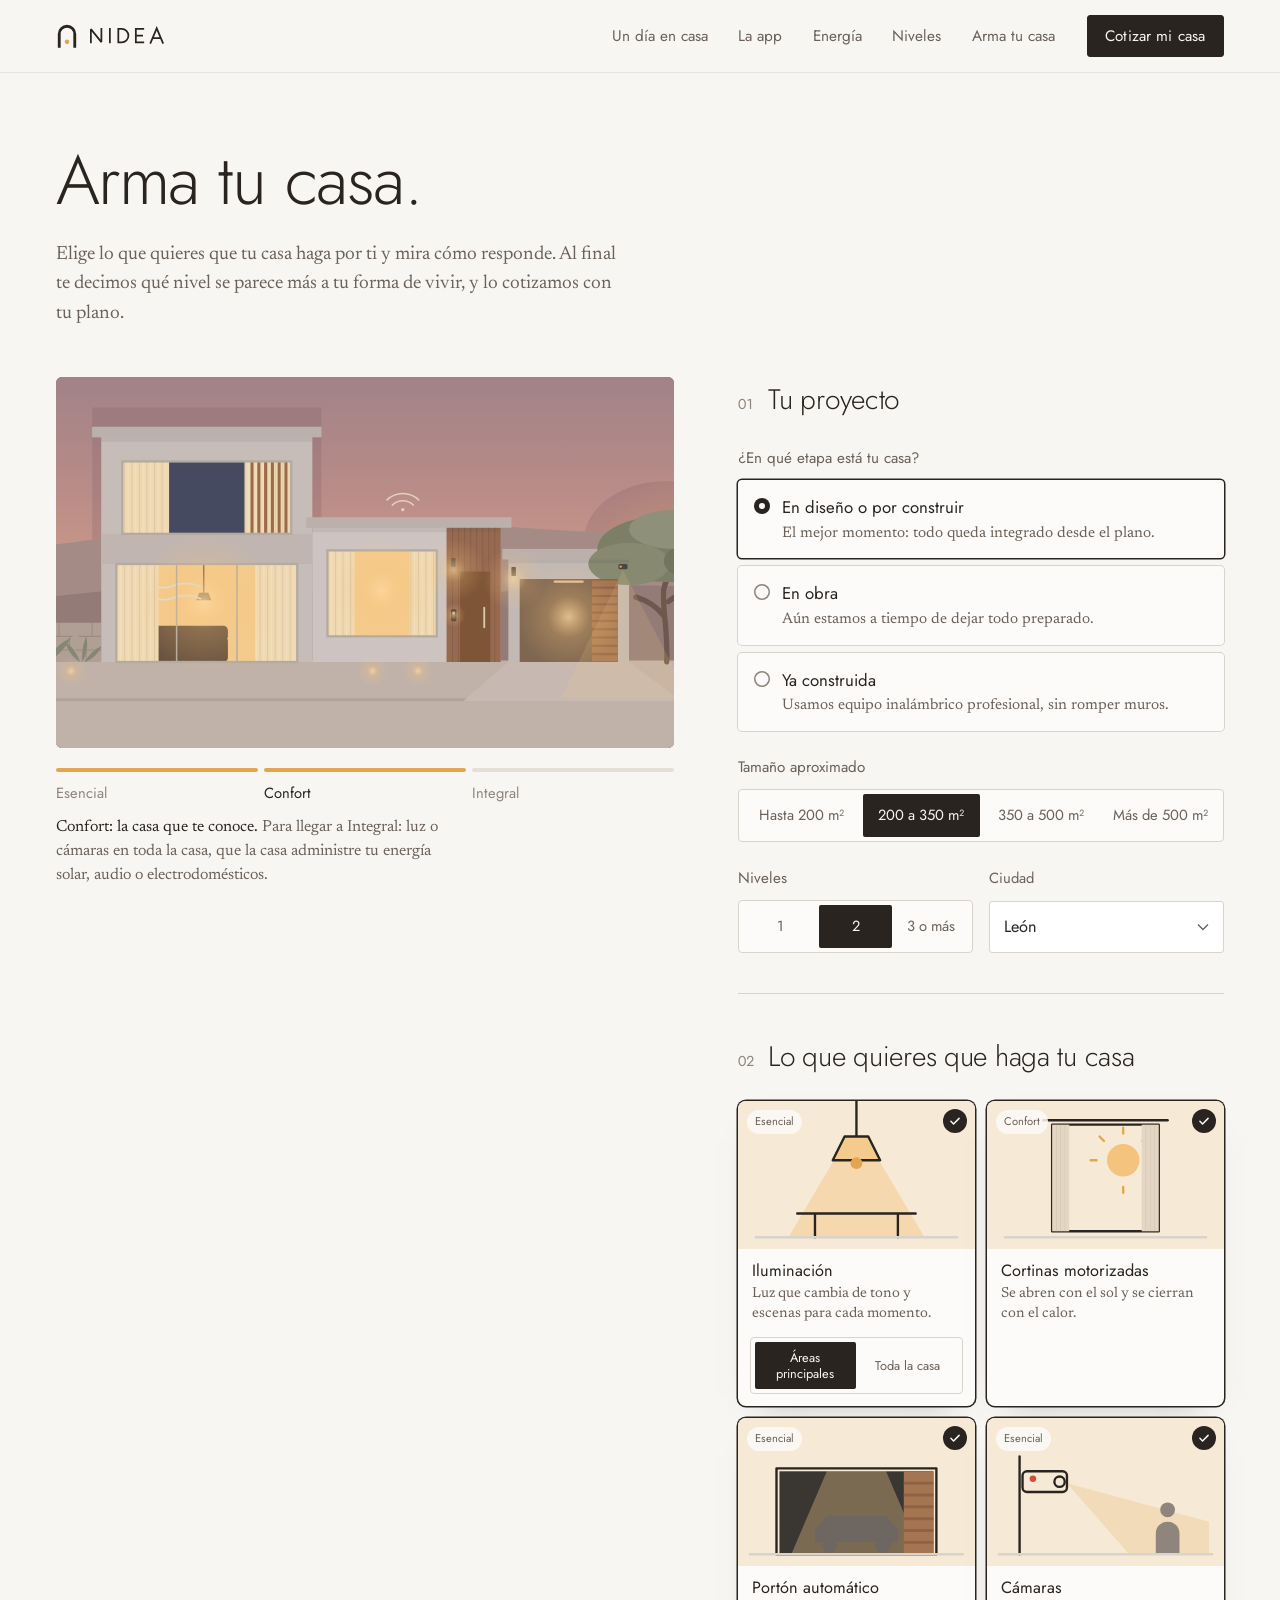
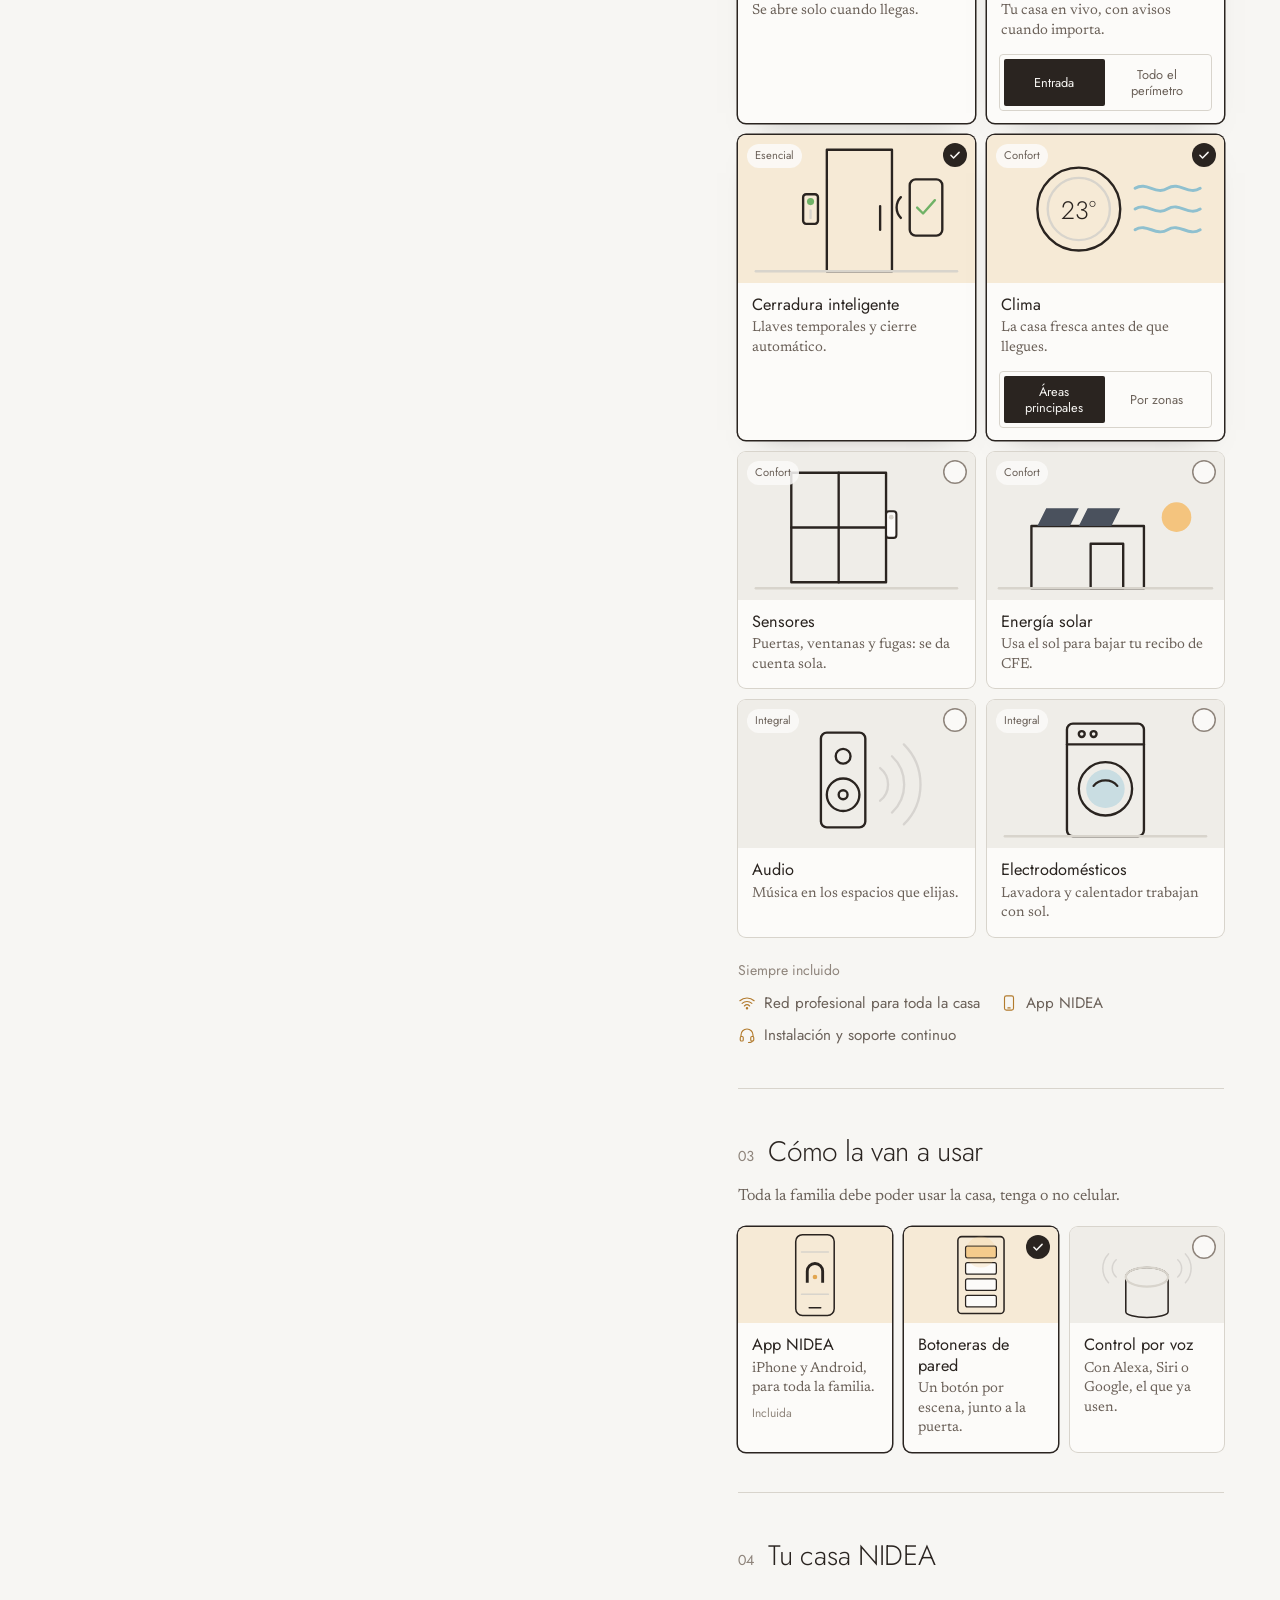
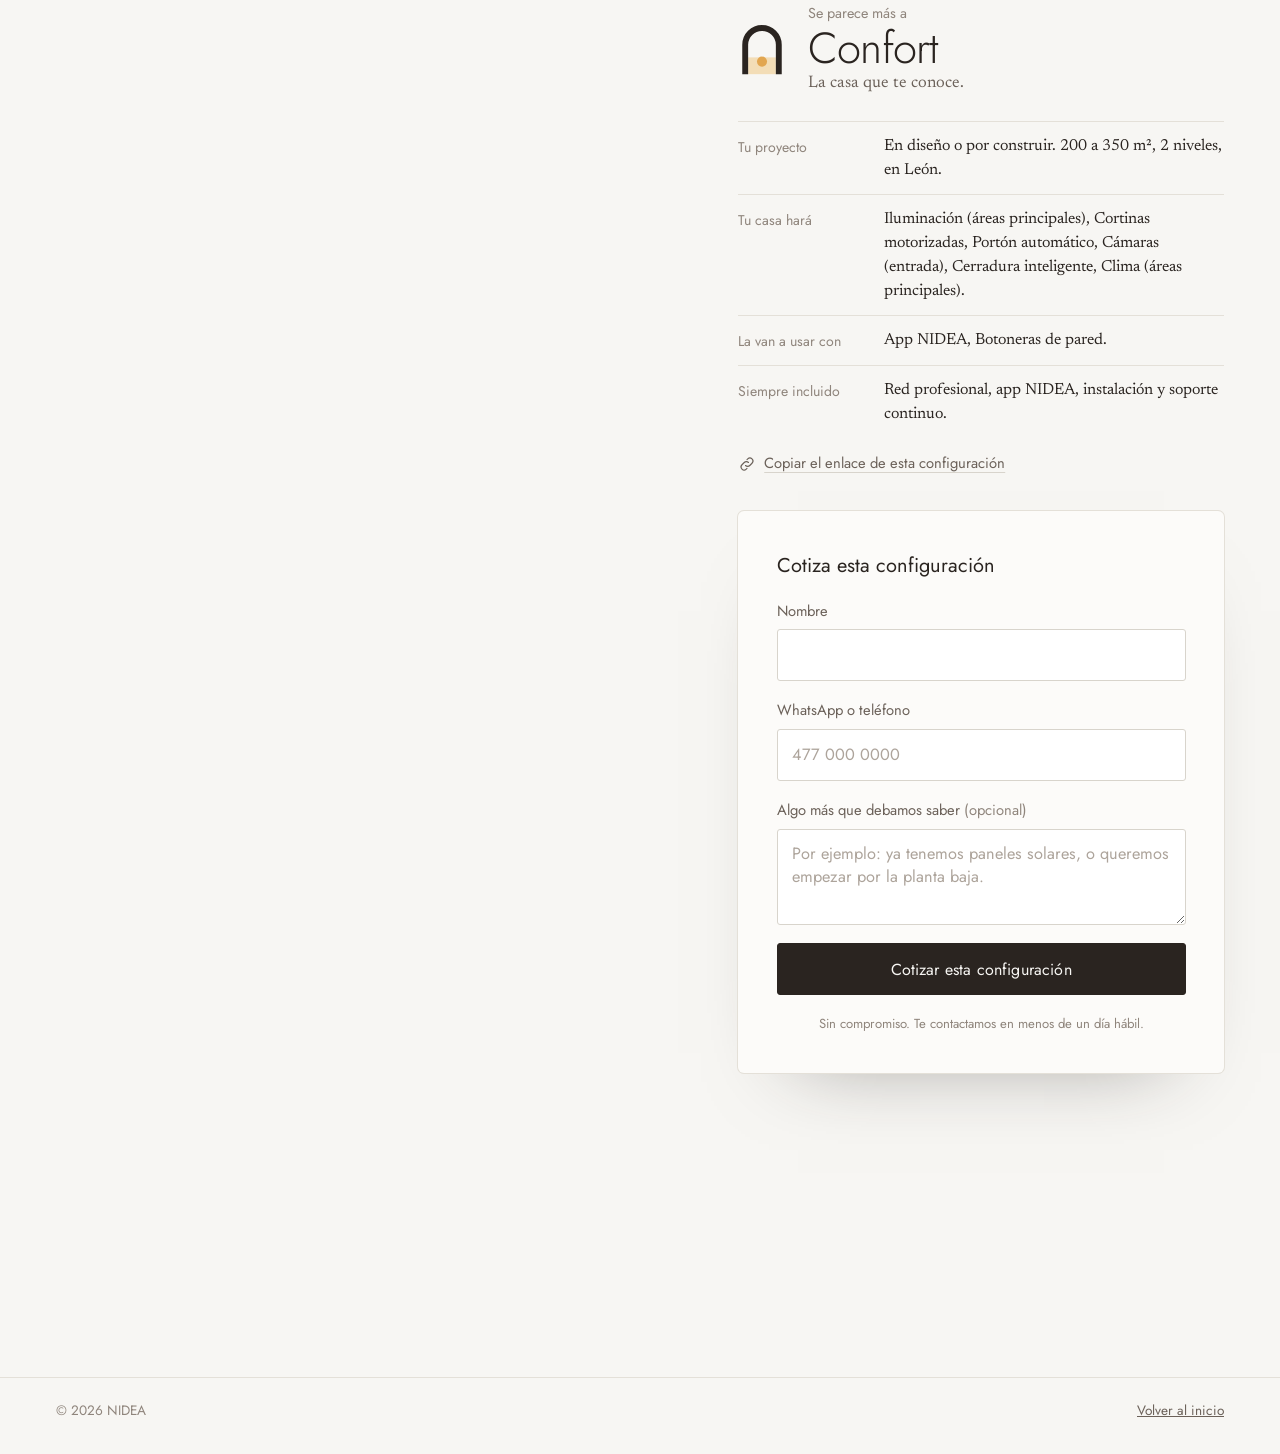
==== commit 93025596: "Configurador: tarjetas ilustradas que se animan al elegir cada módulo Co-Authored-By: Claude Opus 5." ====
--- a/configurador/index.html
+++ b/configurador/index.html
@@ -45,6 +45,7 @@
   <symbol id="i-support" viewBox="0 0 24 24"><path d="M4 14v-2a8 8 0 0 1 16 0v2"/><rect x="3" y="14" width="4" height="6" rx="1.5"/><rect x="17" y="14" width="4" height="6" rx="1.5"/><path d="M19 20c0 1-2 2-5 2"/></symbol>
   <symbol id="i-keypad" viewBox="0 0 24 24"><rect x="6" y="3" width="12" height="18" rx="2"/><path d="M9.5 8h5M9.5 12h5M9.5 16h5"/></symbol>
   <symbol id="i-voice" viewBox="0 0 24 24"><rect x="9" y="3" width="6" height="11" rx="3"/><path d="M5.5 11a6.5 6.5 0 0 0 13 0M12 17.5V21"/></symbol>
+  <defs><clipPath id="vgGateClip"><rect x="28" y="36" width="104" height="56"/></clipPath></defs>
   <symbol id="i-link" viewBox="0 0 24 24"><path d="M10 14a4 4 0 0 0 5.7 0l3-3a4 4 0 0 0-5.7-5.7l-1 1M14 10a4 4 0 0 0-5.7 0l-3 3a4 4 0 0 0 5.7 5.7l1-1"/></symbol>
 </svg>
 
@@ -257,9 +258,15 @@
         <header><span class="n">03</span><h2 id="h-control">Cómo la van a usar</h2></header>
         <p class="cfg-hint">Toda la familia debe poder usar la casa, tenga o no celular.</p>
         <div class="cfg-checks" id="cfgControl">
-          <label class="is-fixed"><input type="checkbox" checked disabled id="ctl-app"><span><svg><use href="#i-app"/></svg><b>App NIDEA</b><small>En iPhone y Android, para toda la familia.</small><em>Incluida</em></span></label>
-          <label><input type="checkbox" name="control" value="botoneras" id="ctl-botoneras"><span><svg><use href="#i-keypad"/></svg><b>Botoneras de pared</b><small>Un botón para cada escena, junto a la puerta.</small></span></label>
-          <label><input type="checkbox" name="control" value="voz" id="ctl-voz"><span><svg><use href="#i-voice"/></svg><b>Control por voz</b><small>Con Alexa, Siri o Google, el que ya usen en casa.</small></span></label>
+          <label class="ctl is-fixed"><input type="checkbox" checked disabled id="ctl-app"><span class="ctl-card">
+            <span class="mod-vis"><svg class="vg vg-app" viewBox="0 0 160 100" aria-hidden="true"><rect class="ln" x="60" y="8" width="40" height="84" rx="7"/><path class="ln" d="M74 84h12"/><path class="arch" d="M72 58V46a8 8 0 0 1 16 0v12"/><circle class="dotl" cx="80" cy="52" r="2.4"/><path class="ln faint" d="M66 26h28M66 70h28"/></svg><span class="mod-check" aria-hidden="true"></span></span>
+            <span class="mod-body"><span class="mod-name">App NIDEA</span><span class="mod-desc">iPhone y Android, para toda la familia.</span><em>Incluida</em></span></span></label>
+          <label class="ctl"><input type="checkbox" name="control" value="botoneras" id="ctl-botoneras"><span class="ctl-card">
+            <span class="mod-vis"><svg class="vg vg-keypad" viewBox="0 0 160 100" aria-hidden="true"><rect class="ln" x="56" y="10" width="48" height="80" rx="4"/><rect class="key k1" x="64" y="20" width="32" height="12" rx="2"/><rect class="key" x="64" y="37" width="32" height="12" rx="2"/><rect class="key" x="64" y="54" width="32" height="12" rx="2"/><rect class="key" x="64" y="71" width="32" height="12" rx="2"/><circle class="on halo" cx="80" cy="26" r="16"/></svg><span class="mod-check" aria-hidden="true"></span></span>
+            <span class="mod-body"><span class="mod-name">Botoneras de pared</span><span class="mod-desc">Un botón por escena, junto a la puerta.</span></span></span></label>
+          <label class="ctl"><input type="checkbox" name="control" value="voz" id="ctl-voz"><span class="ctl-card">
+            <span class="mod-vis"><svg class="vg vg-voz" viewBox="0 0 160 100" aria-hidden="true"><path class="ln" d="M58 88V52a22 10 0 0 1 44 0v36a22 6 0 0 1-44 0z"/><ellipse class="ring" cx="80" cy="52" rx="22" ry="10"/><g class="wv"><path class="ln w1" d="M112 34a12 12 0 0 1 0 18"/><path class="ln w2" d="M120 28a22 22 0 0 1 0 30"/><path class="ln w1" d="M48 34a12 12 0 0 0 0 18"/><path class="ln w2" d="M40 28a22 22 0 0 0 0 30"/></g></svg><span class="mod-check" aria-hidden="true"></span></span>
+            <span class="mod-body"><span class="mod-name">Control por voz</span><span class="mod-desc">Con Alexa, Siri o Google, el que ya usen.</span></span></span></label>
         </div>
       </section>
 
--- a/css/configurador.css
+++ b/css/configurador.css
@@ -120,27 +120,110 @@
 
 .cfg-retro { margin-top: 20px; padding: 14px 16px; border-radius: 4px; background: #F6E9D3; font-size: .98rem; line-height: 1.5; color: var(--nogal); }
 
-/* Módulos */
-.cfg-mods { display: grid; gap: 8px; margin-top: 22px; }
-.mod { border-radius: 6px; background: var(--papel); box-shadow: 0 0 0 1px var(--linea); transition: box-shadow .3s var(--ease); }
-.mod.is-on { box-shadow: 0 0 0 1.5px var(--nogal); }
-.mod-main { width: 100%; display: grid; grid-template-columns: 26px 1fr auto; gap: 14px; align-items: center; padding: 15px 16px; text-align: left; }
-.mod-main > svg { width: 24px; height: 24px; color: var(--nogal-2); transition: color .3s; align-self: start; margin-top: 2px; }
-.mod.is-on .mod-main > svg { color: #B27A2C; }
-.mod-name { display: block; font-family: var(--sans); font-size: 1.05rem; }
-.mod-desc { display: block; font-size: .95rem; line-height: 1.4; color: var(--nogal-2); margin-top: 2px; }
-.mod-retro { display: none; font-family: var(--sans); font-size: .8rem; color: #8A5A17; margin-top: 5px; }
+/* Módulos: tarjetas ilustradas */
+.cfg-mods { display: grid; grid-template-columns: repeat(2, minmax(0, 1fr)); gap: 12px; margin-top: 22px; }
+#optNiveles { grid-template-columns: repeat(3, minmax(0, 1fr)); }
+.mod { position: relative; border-radius: 8px; background: var(--papel); box-shadow: 0 0 0 1px var(--linea); overflow: hidden; transition: box-shadow .3s var(--ease), transform .3s var(--ease); }
+.mod:hover { box-shadow: 0 0 0 1px var(--cantera), 0 14px 30px -24px rgba(42, 36, 32, .5); }
+.mod.is-on { box-shadow: 0 0 0 1.5px var(--nogal), 0 14px 30px -24px rgba(42, 36, 32, .5); }
+.mod-main { display: block; width: 100%; text-align: left; }
+.mod-vis { position: relative; display: block; aspect-ratio: 16 / 10; background: var(--cal-2); transition: background .5s var(--ease); }
+.mod.is-on .mod-vis, .ctl input:checked + .ctl-card .mod-vis, .ctl.is-fixed .mod-vis { background: #F6EAD6; }
+.mod-vis svg { display: block; width: 100%; height: 100%; }
+.mod-body { display: block; padding: 12px 14px 14px; }
+.mod-name { display: block; font-family: var(--sans); font-size: 1.02rem; line-height: 1.25; }
+.mod-desc { display: block; font-size: .9rem; line-height: 1.35; color: var(--nogal-2); margin-top: 3px; }
+.mod-retro { display: none; font-family: var(--sans); font-size: .78rem; line-height: 1.35; color: #8A5A17; margin-top: 6px; }
 .cfg[data-etapa="construida"] .mod-retro { display: block; }
-.mod-side { display: flex; align-items: center; gap: 12px; }
-.mod-lvl { font-family: var(--sans); font-size: .75rem; color: var(--nogal-3); white-space: nowrap; }
-.tg { width: 44px; height: 26px; border-radius: 13px; background: var(--concreto); position: relative; transition: background .3s; flex: none; }
-.tg::after { content: ""; position: absolute; top: 3px; left: 3px; width: 20px; height: 20px; border-radius: 50%; background: #fff; box-shadow: 0 1px 3px rgba(0,0,0,.2); transition: transform .3s var(--ease); }
-.mod.is-on .tg { background: var(--nogal); }
-.mod.is-on .tg::after { transform: translateX(18px); }
-.mod-opts { padding: 0 16px 15px 56px; }
-.mod-opts .seg { width: 100%; }
-.mod-opts .seg button { flex: 1; font-size: .88rem; padding: .5rem .6rem; }
+.mod-lvl { position: absolute; top: 9px; left: 9px; padding: 3px 8px; border-radius: 999px; background: rgba(252, 251, 249, .85); font-family: var(--sans); font-size: .7rem; color: var(--nogal-2); }
+.mod-check { position: absolute; top: 8px; right: 8px; width: 24px; height: 24px; border-radius: 50%; background: rgba(252, 251, 249, .9); box-shadow: inset 0 0 0 1.5px var(--nogal-3); transition: background .25s, box-shadow .25s; }
+.mod.is-on .mod-check, .ctl input:checked + .ctl-card .mod-check {
+  background: var(--nogal) center / 14px no-repeat url("data:image/svg+xml,%3Csvg xmlns='http://www.w3.org/2000/svg' viewBox='0 0 24 24'%3E%3Cpath d='m5 12.5 4.5 4.5L19 7.5' fill='none' stroke='%23F7F6F3' stroke-width='2.6' stroke-linecap='round' stroke-linejoin='round'/%3E%3C/svg%3E");
+  box-shadow: none;
+}
+.mod-opts { padding: 0 12px 12px; }
+.mod-opts .seg { display: flex; width: 100%; }
+.mod-opts .seg button { flex: 1; font-size: .8rem; line-height: 1.2; padding: .5rem .4rem; white-space: normal; }
 .mod-opts .seg [aria-checked="true"] { background: var(--nogal); color: var(--cal); }
+
+/* Viñetas */
+.vg .ln { fill: none; stroke: var(--nogal); stroke-width: 1.6; stroke-linecap: round; stroke-linejoin: round; }
+.vg .ln.faint { stroke: var(--linea); }
+.vg .on { opacity: 0; transition: opacity .6s var(--ease); }
+.mod.is-on .vg .on, .ctl input:checked + .ctl-card .vg .on { opacity: 1; }
+/* luz */
+.vg-luz .cone { fill: #F4CB8C; }
+.mod.is-on .vg-luz .cone { opacity: .55; }
+.vg-luz .shade { fill: var(--papel); transition: fill .5s; }
+.mod.is-on .vg-luz .shade { fill: #F4CB8C; }
+.vg-luz .bulb { fill: var(--linea); transition: fill .5s; }
+.mod.is-on .vg-luz .bulb { fill: var(--luz); }
+/* cortinas */
+.vg-cortinas .sun { fill: #F4C47E; }
+.vg-cortinas .sun-r { stroke: #E2A650; }
+.vg-cortinas .cloth { fill: #E3D7C4; }
+.vg-cortinas .pleat { fill: none; stroke: #CDBFA9; stroke-width: 1; }
+.vg-cortinas .cl, .vg-cortinas .cr { transition: transform 1s var(--ease); }
+.vg-cortinas .cl { transform-origin: 44px 50px; }
+.vg-cortinas .cr { transform-origin: 116px 50px; }
+.mod.is-on .vg-cortinas .cl, .mod.is-on .vg-cortinas .cr { transform: scaleX(.32); }
+/* portón */
+.vg-porton .dark { fill: #3A3632; }
+.vg-porton .glow { fill: #F4CB8C; }
+.mod.is-on .vg-porton .glow { opacity: .35; }
+.vg-porton .car { fill: #6E6660; }
+.vg-porton .wood { fill: #A57451; }
+.vg-porton .slat { fill: none; stroke: #8E6243; stroke-width: 2; }
+.vg-porton .gt { transition: transform 1.1s var(--ease); }
+.mod.is-on .vg-porton .gt { transform: translateX(84px); }
+/* cámaras */
+.vg-camaras .cone { fill: var(--luz); }
+.mod.is-on .vg-camaras .cone { opacity: .22; }
+.vg-camaras .rec { fill: var(--linea); }
+.mod.is-on .vg-camaras .rec { fill: #D0503A; animation: cfgBlink 1.6s infinite; }
+.vg-camaras .person { fill: var(--nogal-3); }
+/* cerradura */
+.vg-cerradura .led { fill: var(--linea); transition: fill .4s; }
+.mod.is-on .vg-cerradura .led { fill: #6FB266; }
+.vg-cerradura .ok { stroke: #6FB266; }
+/* clima */
+.vg-clima .num { font-family: var(--sans); font-size: 17px; font-weight: 300; fill: var(--nogal); }
+.vg-clima .air path { fill: none; stroke: #8FC0CF; stroke-width: 2; stroke-linecap: round; }
+.mod.is-on .vg-clima .air { animation: cfgDrift 3s ease-in-out infinite; }
+/* sensores */
+.vg-sensores .dev { fill: var(--papel); stroke: var(--nogal); stroke-width: 1.4; }
+.vg-sensores .dotl { fill: var(--linea); }
+.mod.is-on .vg-sensores .dotl { fill: var(--luz); }
+.vg-sensores .rip { fill: none; stroke: var(--luz); stroke-width: 1.4; opacity: 0; transform-box: fill-box; transform-origin: center; }
+.mod.is-on .vg-sensores .rip { animation: cfgPulse 2.2s ease-out infinite; }
+.mod.is-on .vg-sensores .r2 { animation-delay: 1.1s; }
+/* solar */
+.vg-solar .sunb, .vg-electro .sunb { fill: #F4C47E; }
+.vg-solar .sun-r { stroke: #E2A650; }
+.vg-solar .panel { fill: #4A515D; }
+.vg-solar .glint { fill: #F2C57E; }
+.mod.is-on .vg-solar .glint { opacity: .35; }
+.vg-solar .flow { fill: none; stroke: var(--luz); stroke-width: 2.4; stroke-dasharray: 3 5; }
+.mod.is-on .vg-solar .flow { animation: flow 1.1s linear infinite; }
+/* audio y voz */
+.vg .wv path { opacity: .12; }
+.mod.is-on .vg .wv path, .ctl input:checked + .ctl-card .vg .wv path { animation: cfgWave 1.6s ease-in-out infinite; }
+.vg .wv .w2 { animation-delay: .2s !important; }
+.vg .wv .w3 { animation-delay: .4s !important; }
+/* electrodomésticos */
+.vg-electro .water { fill: #C9DDE2; }
+.vg-electro .drum { transform-box: fill-box; transform-origin: center; }
+.mod.is-on .vg-electro .drum { animation: cfgSpin 2.4s linear infinite; }
+@keyframes cfgSpin { to { transform: rotate(360deg); } }
+/* control */
+.vg-app .arch { fill: none; stroke: var(--nogal); stroke-width: 3; }
+.vg-app .dotl { fill: var(--luz); }
+.vg-keypad .key { fill: var(--papel); stroke: var(--nogal); stroke-width: 1.3; }
+.ctl input:checked + .ctl-card .vg-keypad .k1 { fill: #F4CB8C; }
+.vg-keypad .halo { fill: #F4CB8C; }
+.ctl input:checked + .ctl-card .vg-keypad .halo { opacity: .25; }
+.vg-voz .ring { fill: none; stroke: var(--linea); stroke-width: 2.4; transition: stroke .4s; }
+.ctl input:checked + .ctl-card .vg-voz .ring { stroke: #7FB6C9; }
 
 .cfg-included { margin-top: 22px; }
 .cfg-included p { font-family: var(--sans); font-size: .88rem; color: var(--nogal-3); }
@@ -148,19 +231,17 @@
 .cfg-included li { display: flex; align-items: center; gap: 8px; font-family: var(--sans); font-size: .95rem; color: var(--nogal-2); }
 .cfg-included svg { width: 18px; height: 18px; color: #B27A2C; }
 
-/* Control */
-.cfg-checks { display: grid; gap: 8px; margin-top: 18px; }
-.cfg-checks span { display: grid; grid-template-columns: 26px 1fr auto; column-gap: 14px; align-items: center; padding: 14px 16px; border-radius: 6px; background: var(--papel); box-shadow: 0 0 0 1px var(--linea); transition: box-shadow .25s; }
-.cfg-checks svg { grid-row: 1 / 3; width: 24px; height: 24px; color: var(--nogal-2); }
-.cfg-checks b { font-family: var(--sans); font-weight: 400; font-size: 1.05rem; }
-.cfg-checks small { grid-column: 2; font-size: .95rem; color: var(--nogal-2); line-height: 1.4; }
-.cfg-checks em, .cfg-checks span::after { grid-column: 3; grid-row: 1 / 3; }
-.cfg-checks em { font-style: normal; font-family: var(--sans); font-size: .8rem; color: var(--nogal-3); }
-.cfg-checks label:not(.is-fixed) span::after { content: ""; width: 22px; height: 22px; border-radius: 4px; box-shadow: inset 0 0 0 1.5px var(--nogal-3); background: center / 14px no-repeat; transition: background-color .25s, box-shadow .25s; }
-.cfg-checks input:checked + span { box-shadow: 0 0 0 1.5px var(--nogal); }
-.cfg-checks input:checked + span svg { color: #B27A2C; }
-.cfg-checks label:not(.is-fixed) input:checked + span::after { background-color: var(--nogal); box-shadow: none; background-image: url("data:image/svg+xml,%3Csvg xmlns='http://www.w3.org/2000/svg' viewBox='0 0 24 24'%3E%3Cpath d='m5 12.5 4.5 4.5L19 7.5' fill='none' stroke='%23F7F6F3' stroke-width='2.4' stroke-linecap='round' stroke-linejoin='round'/%3E%3C/svg%3E"); }
-.cfg-checks .is-fixed { cursor: default; }
+/* Control: tarjetas ilustradas */
+.cfg-checks { display: grid; grid-template-columns: repeat(3, minmax(0, 1fr)); gap: 12px; margin-top: 18px; }
+.ctl { position: relative; cursor: pointer; }
+.ctl input { position: absolute; opacity: 0; pointer-events: none; }
+.ctl-card { display: block; height: 100%; border-radius: 8px; overflow: hidden; background: var(--papel); box-shadow: 0 0 0 1px var(--linea); transition: box-shadow .3s var(--ease); }
+.ctl:hover .ctl-card { box-shadow: 0 0 0 1px var(--cantera); }
+.ctl input:checked + .ctl-card { box-shadow: 0 0 0 1.5px var(--nogal); }
+.ctl input:focus-visible + .ctl-card { outline: 2px solid var(--luz); outline-offset: 2px; }
+.ctl.is-fixed { cursor: default; }
+.ctl.is-fixed .mod-check { display: none; }
+.ctl em { display: inline-block; margin-top: 6px; font-style: normal; font-family: var(--sans); font-size: .75rem; color: var(--nogal-3); }
 
 /* Resumen */
 .cfg-result { display: flex; align-items: center; gap: 22px; margin-top: 24px; }
@@ -203,10 +284,19 @@
   .cfg-bar small { display: block; font-size: .75rem; color: var(--nogal-3); }
   .cfg-bar b { font-weight: 400; font-size: 1.1rem; }
   .cfg-page .foot { padding-bottom: 96px; }
-  .mod-lvl { display: none; }
-  .mod-opts { padding-left: 16px; }
 }
 @media (max-width: 480px) {
+  .cfg-mods { gap: 10px; }
+  .cfg-checks { grid-template-columns: 1fr; gap: 10px; }
+  .ctl-card { display: grid; grid-template-columns: 112px 1fr; align-items: center; }
+  .ctl-card .mod-vis { aspect-ratio: auto; height: 100%; min-height: 88px; }
+  .ctl-card .mod-check { top: auto; bottom: auto; right: 12px; top: 50%; margin-top: -12px; left: auto; }
+  .ctl-card .mod-vis { position: static; }
+  .ctl-card { position: relative; }
+  .ctl-card .mod-body { padding-right: 48px; }
+  .mod-body { padding: 10px 11px 12px; }
+  .mod-name { font-size: .95rem; }
+  .mod-desc { font-size: .84rem; }
   .cfg-row { grid-template-columns: 1fr; gap: 0; }
   .cfg-sum div { grid-template-columns: 1fr; gap: 2px; }
 }
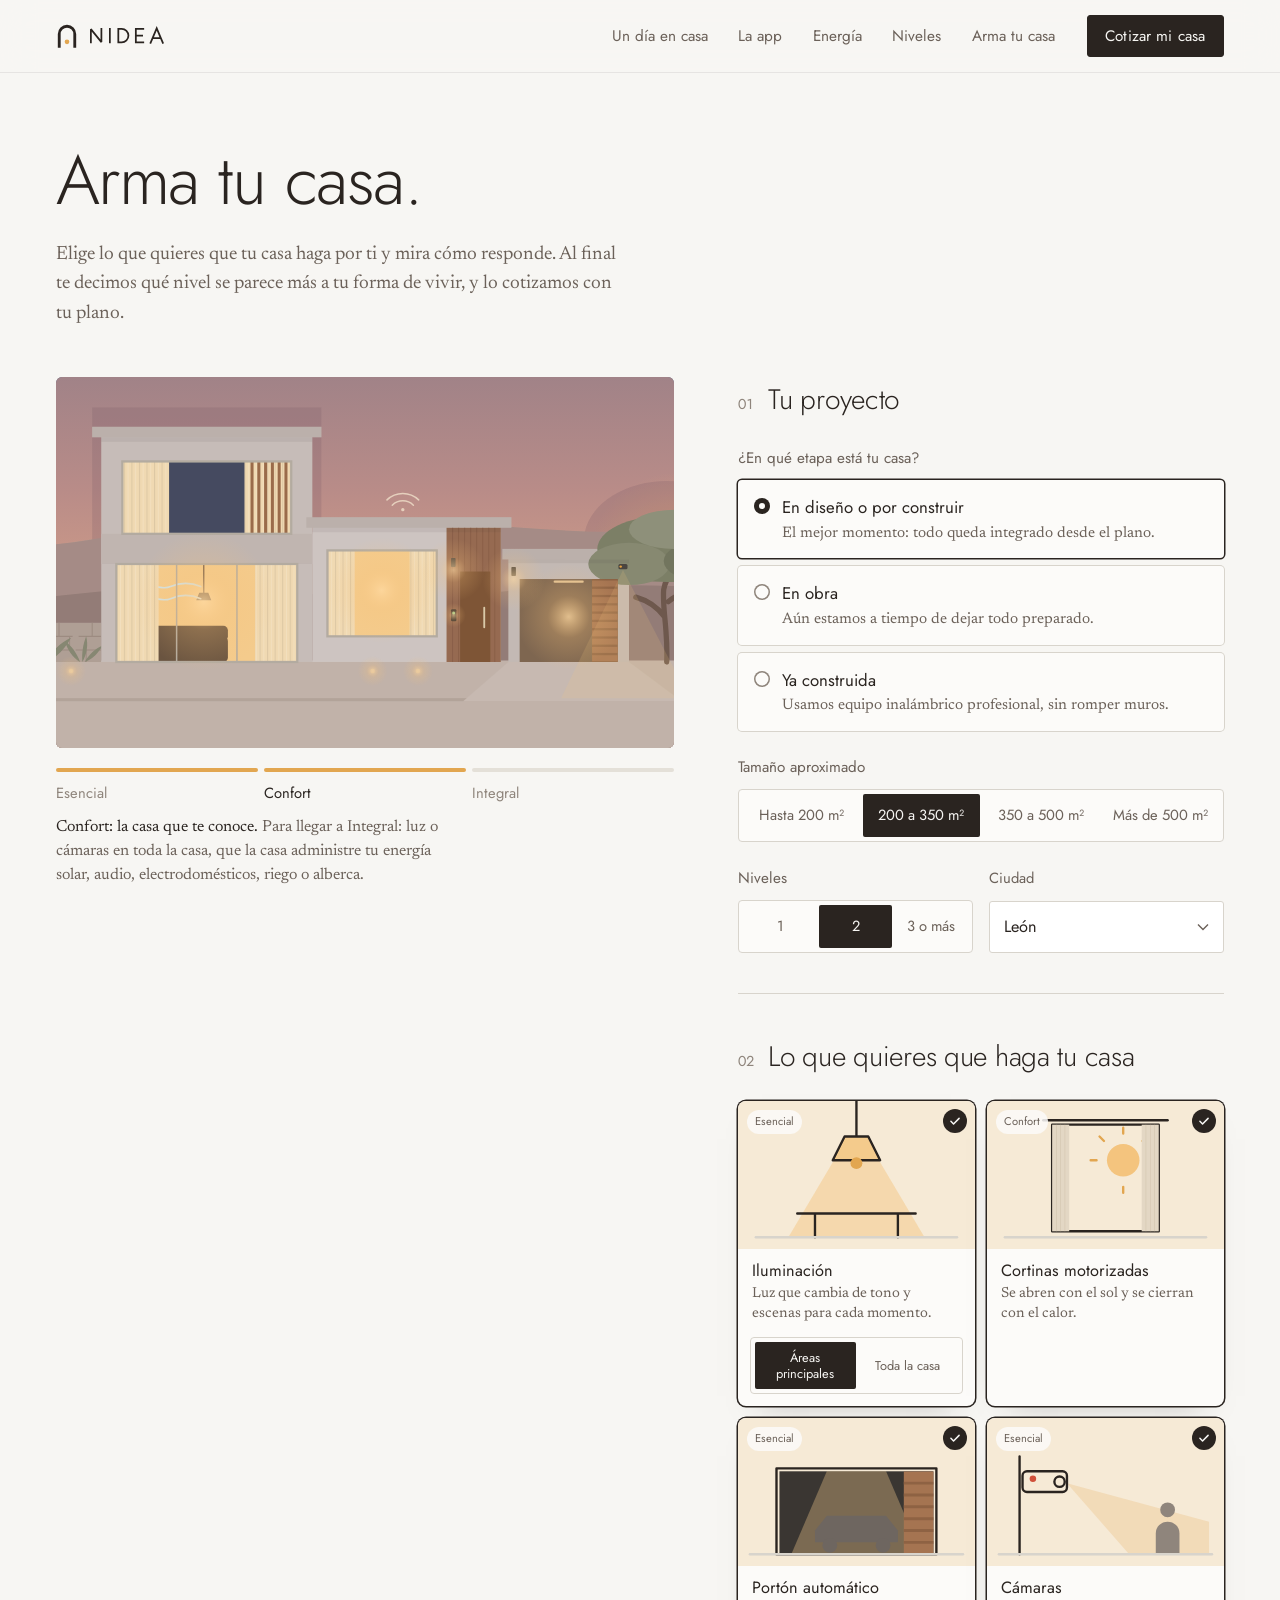
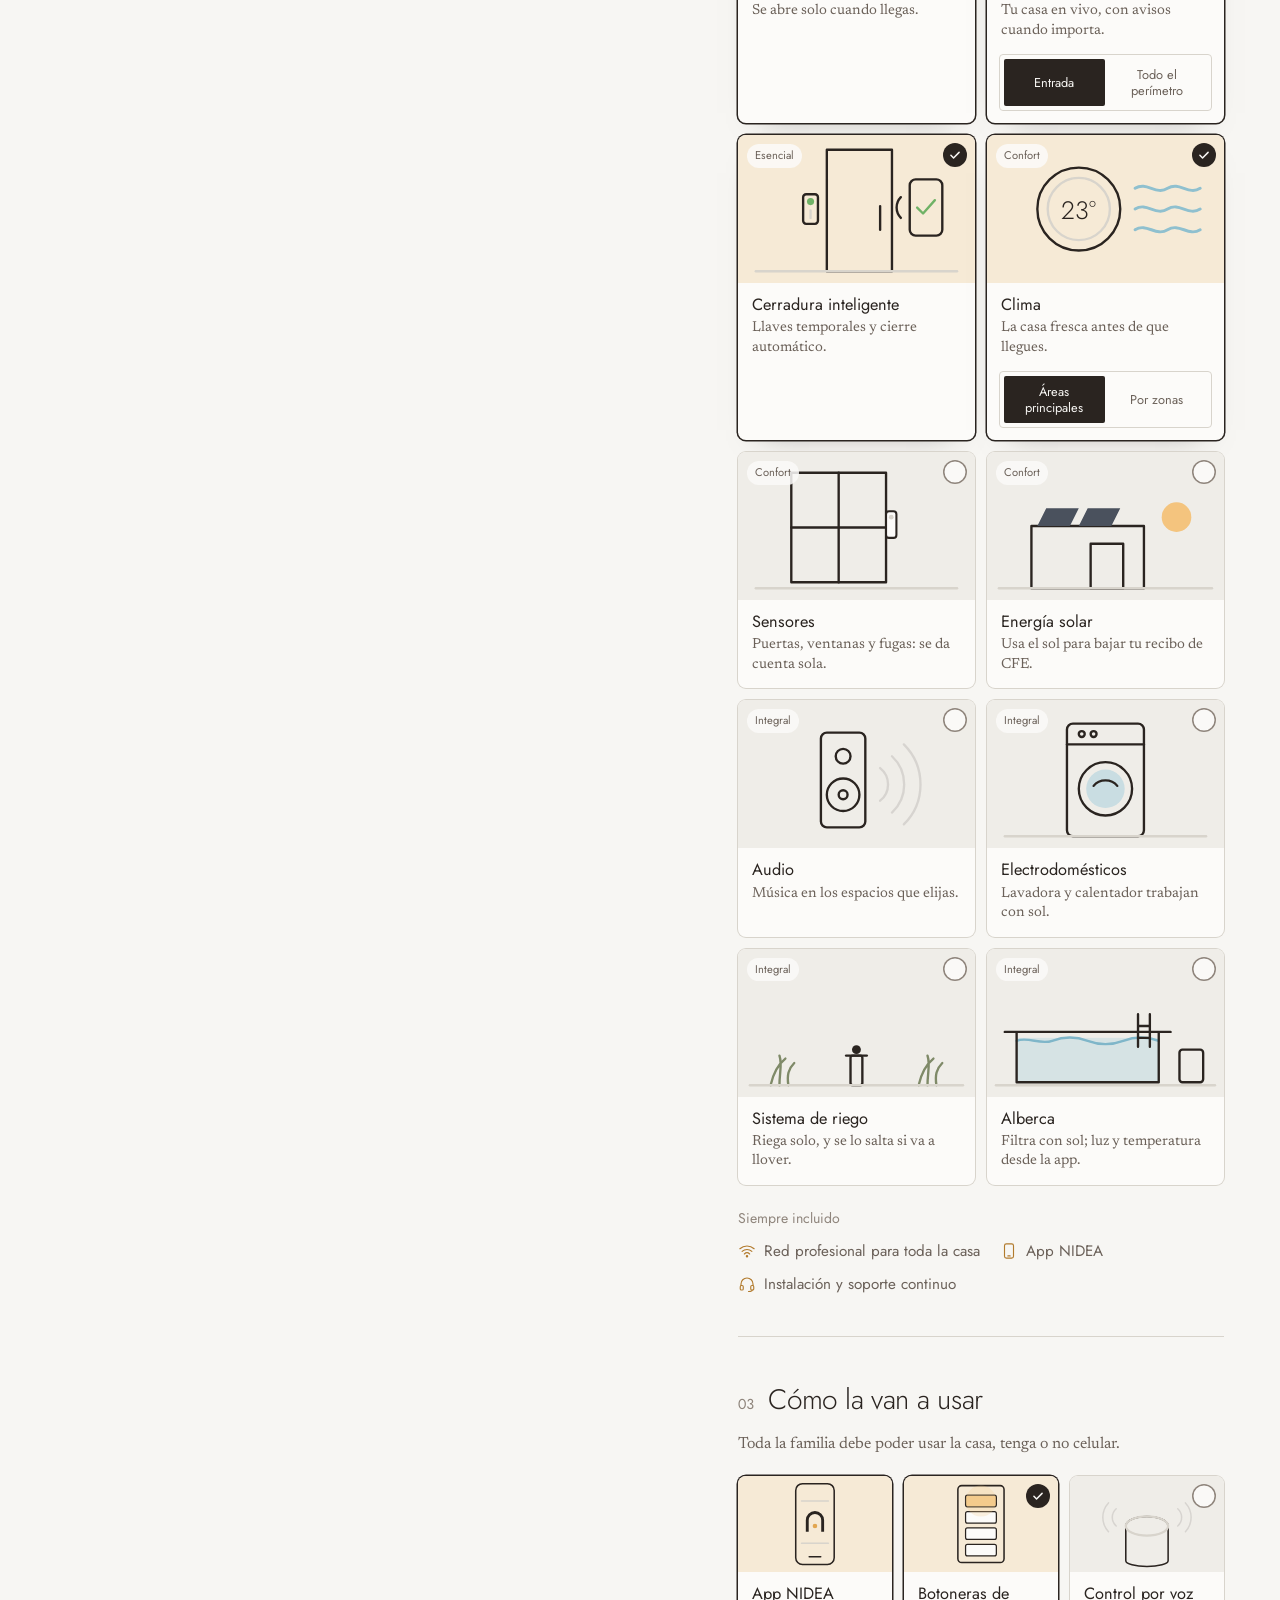
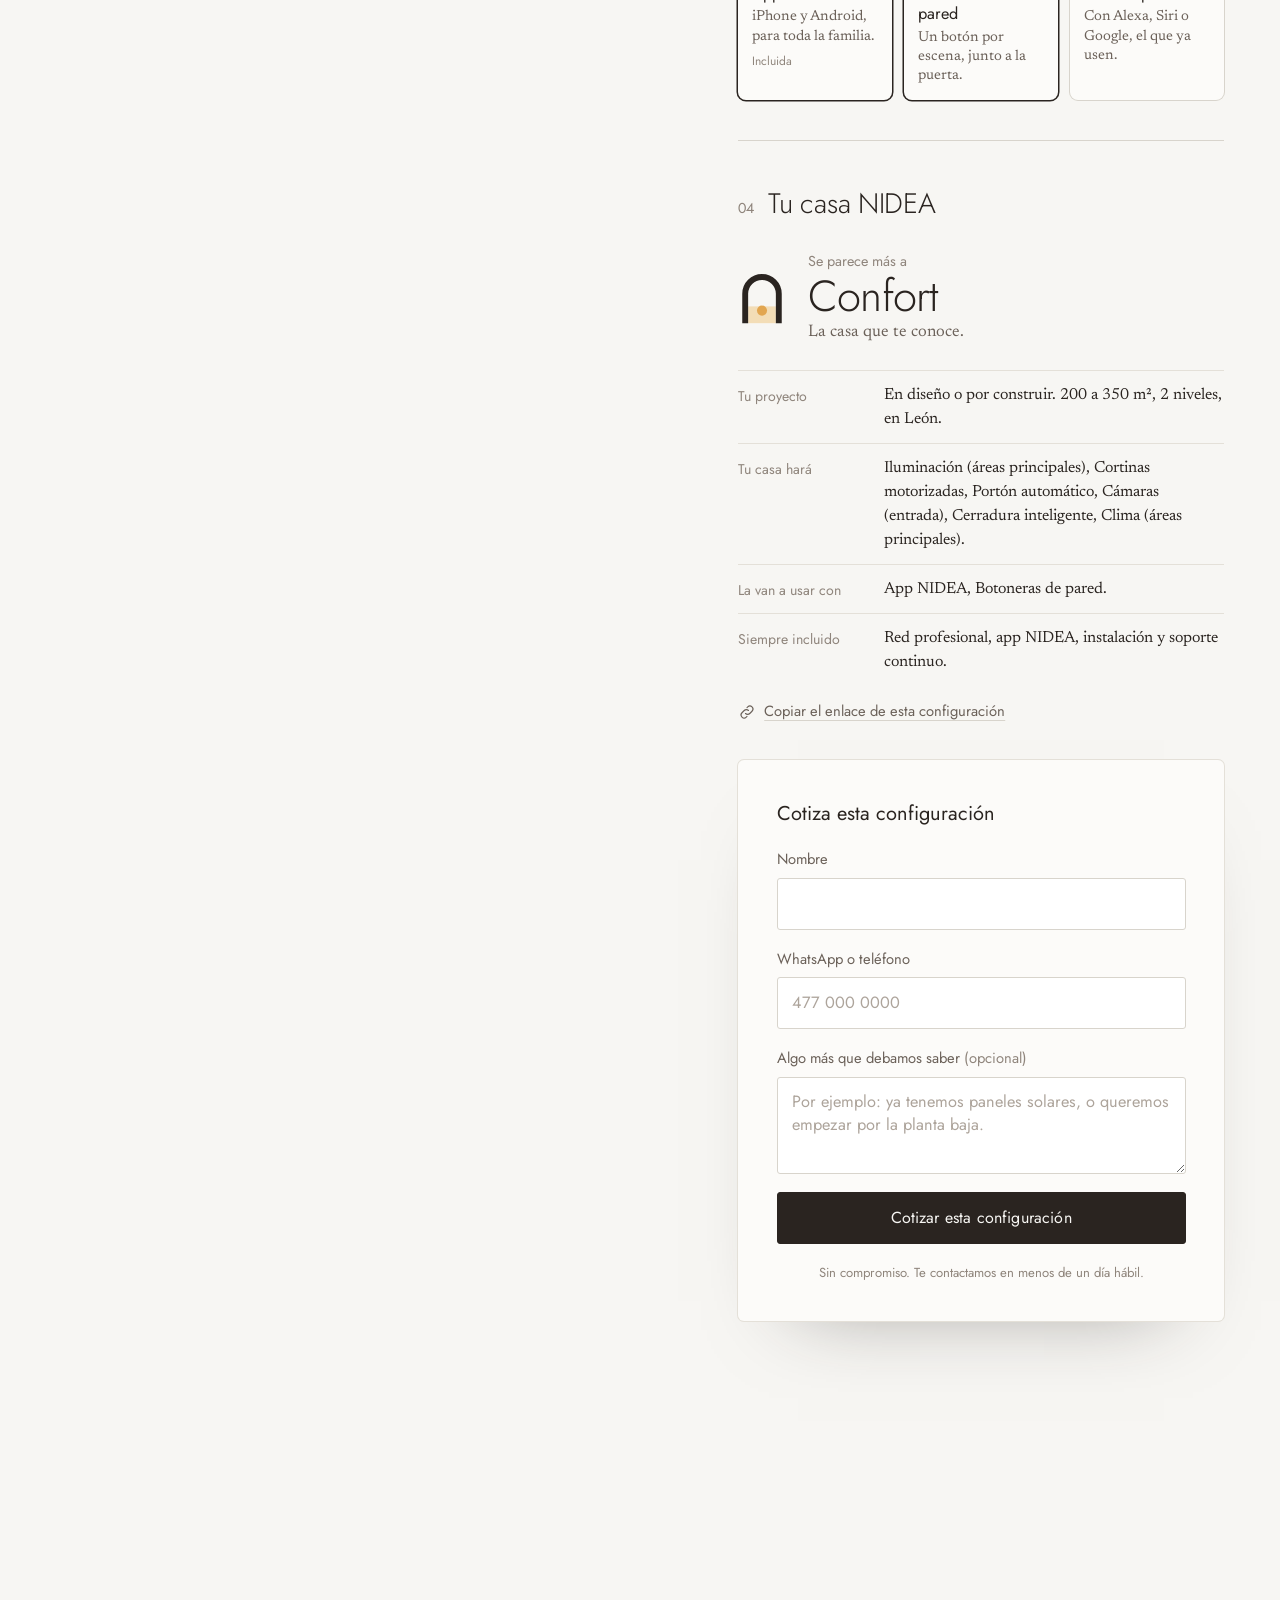
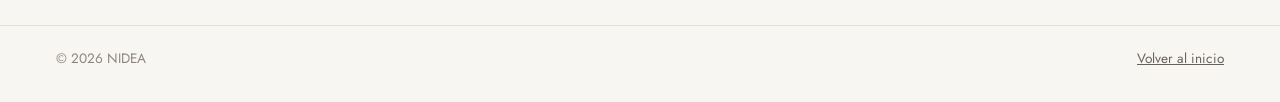
==== commit 0a052cb8: "Configurador: sistema de riego y alberca Co-Authored-By: Claude Opus 5.5 <noreply@anthropic.com>" ====
--- a/configurador/index.html
+++ b/configurador/index.html
@@ -176,6 +176,20 @@
           <!-- Sensores -->
           <g class="m-sensores"><g><circle cx="920" cy="486" r="3" fill="#F4D3A0"/><circle class="pulse" cx="920" cy="486" r="3"/></g><g><circle cx="848" cy="458" r="3" fill="#F4D3A0"/><circle class="pulse" cx="848" cy="458" r="3"/></g><g><circle cx="424" cy="340" r="3" fill="#F4D3A0"/><circle class="pulse" cx="424" cy="340" r="3"/></g></g>
 
+          <!-- Riego -->
+          <g class="m-riego" fill="none" stroke="#B9DCE6" stroke-width="1.8" stroke-linecap="round" stroke-dasharray="2 5">
+            <path class="spray" d="M760 612c-12-18-34-22-50-6M760 612c12-18 34-22 50-6"/>
+            <path class="spray" d="M470 612c-10-16-28-20-42-6M470 612c10-16 28-20 42-6"/>
+            <rect x="757" y="610" width="6" height="8" rx="1" fill="#6E6660" stroke="none"/><rect x="467" y="610" width="6" height="8" rx="1" fill="#6E6660" stroke="none"/>
+          </g>
+          <!-- Alberca -->
+          <g class="m-alberca">
+            <path d="M400 658h290l24 40H376z" fill="#E4DCCF"/>
+            <path d="M414 664h262l16 28H398z" fill="#6FA7B4"/>
+            <ellipse class="pool-light" cx="545" cy="680" rx="80" ry="9" fill="#BFE6EE"/>
+            <path class="pool-wave" d="M420 670c14-3 28 3 42 0s28-3 42 0 28 3 42 0 28-3 42 0 28 3 42 0 28-3 34 0" fill="none" stroke="#CFEAF0" stroke-width="1.6" stroke-linecap="round"/>
+          </g>
+
           <!-- Red profesional (siempre incluida) -->
           <g class="m-red" fill="none" stroke="#F4E6CF" stroke-width="2" stroke-linecap="round" opacity=".75"><path d="M786 392a20 20 0 0 1 28 0"/><path d="M779 385a30 30 0 0 1 42 0"/><circle cx="800" cy="398" r="2.2" fill="#F4E6CF" stroke="none"/></g>
 
--- a/css/configurador.css
+++ b/css/configurador.css
@@ -56,6 +56,11 @@
 .cfg-visual .pulse { fill: none; stroke: #F4D3A0; stroke-width: 1.5; transform-box: fill-box; transform-origin: center; animation: cfgPulse 2.2s ease-out infinite; }
 /* Electrodomésticos */
 .cfg-visual[data-electro] .m-electro { opacity: 1; }
+/* Riego y alberca */
+.cfg-visual[data-riego] .m-riego, .cfg-visual[data-alberca] .m-alberca { opacity: 1; }
+.cfg-visual .m-riego .spray { animation: flow 1s linear infinite; }
+.cfg-visual .m-alberca .pool-wave { animation: cfgDrift 3s ease-in-out infinite; }
+.cfg-visual .m-alberca .pool-light { animation: cfgWave 3.4s ease-in-out infinite; }
 /* Solar */
 .cfg-visual[data-solar] .m-solar-panels { opacity: 1; }
 .cfg-visual[data-solar="gestion"] .m-solar-flow { opacity: 1; }
@@ -215,6 +220,21 @@
 .vg-electro .drum { transform-box: fill-box; transform-origin: center; }
 .mod.is-on .vg-electro .drum { animation: cfgSpin 2.4s linear infinite; }
 @keyframes cfgSpin { to { transform: rotate(360deg); } }
+/* riego */
+.vg-riego .plant path { fill: none; stroke: #7F8A68; stroke-width: 1.6; stroke-linecap: round; }
+.vg-riego .head { fill: var(--nogal); }
+.vg-riego .spray path { fill: none; stroke: #7FB6C9; stroke-width: 2; stroke-linecap: round; stroke-dasharray: 2 5; }
+.mod.is-on .vg-riego .spray path { animation: flow 1s linear infinite; }
+/* alberca */
+.vg-alberca .pool { fill: #D6E3E4; transition: fill .6s; }
+.mod.is-on .vg-alberca .pool { fill: #9FCFDB; }
+.vg-alberca .wave { stroke: #7FB6C9; }
+.mod.is-on .vg-alberca .wave { animation: cfgDrift 2.6s ease-in-out infinite; }
+.vg-alberca .uw { fill: #E8F7FA; }
+.mod.is-on .vg-alberca .uw { opacity: .8; }
+.vg-alberca .sunb { fill: #F4C47E; }
+.vg-alberca .pipe { fill: none; stroke: var(--luz); stroke-width: 2.4; stroke-dasharray: 3 4; }
+.mod.is-on .vg-alberca .pipe { animation: flow 1s linear infinite; }
 /* control */
 .vg-app .arch { fill: none; stroke: var(--nogal); stroke-width: 3; }
 .vg-app .dotl { fill: var(--luz); }
